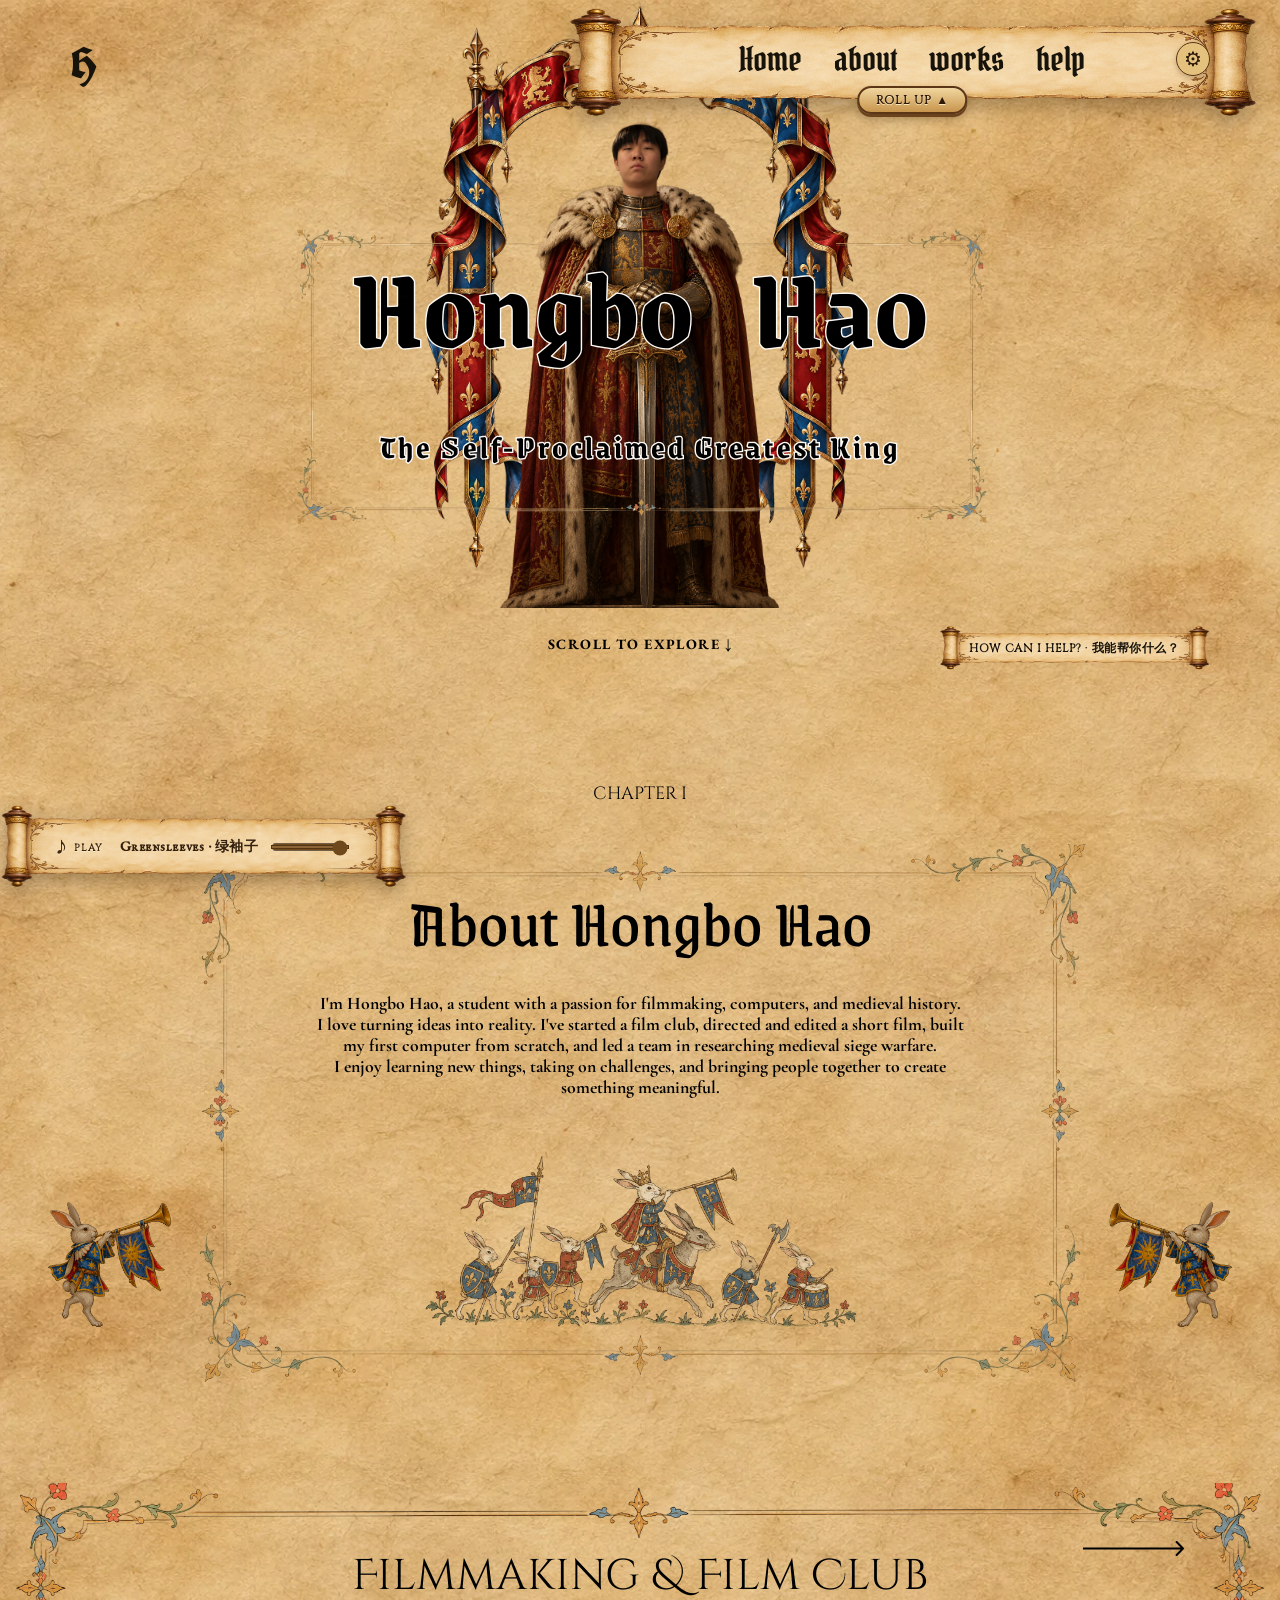
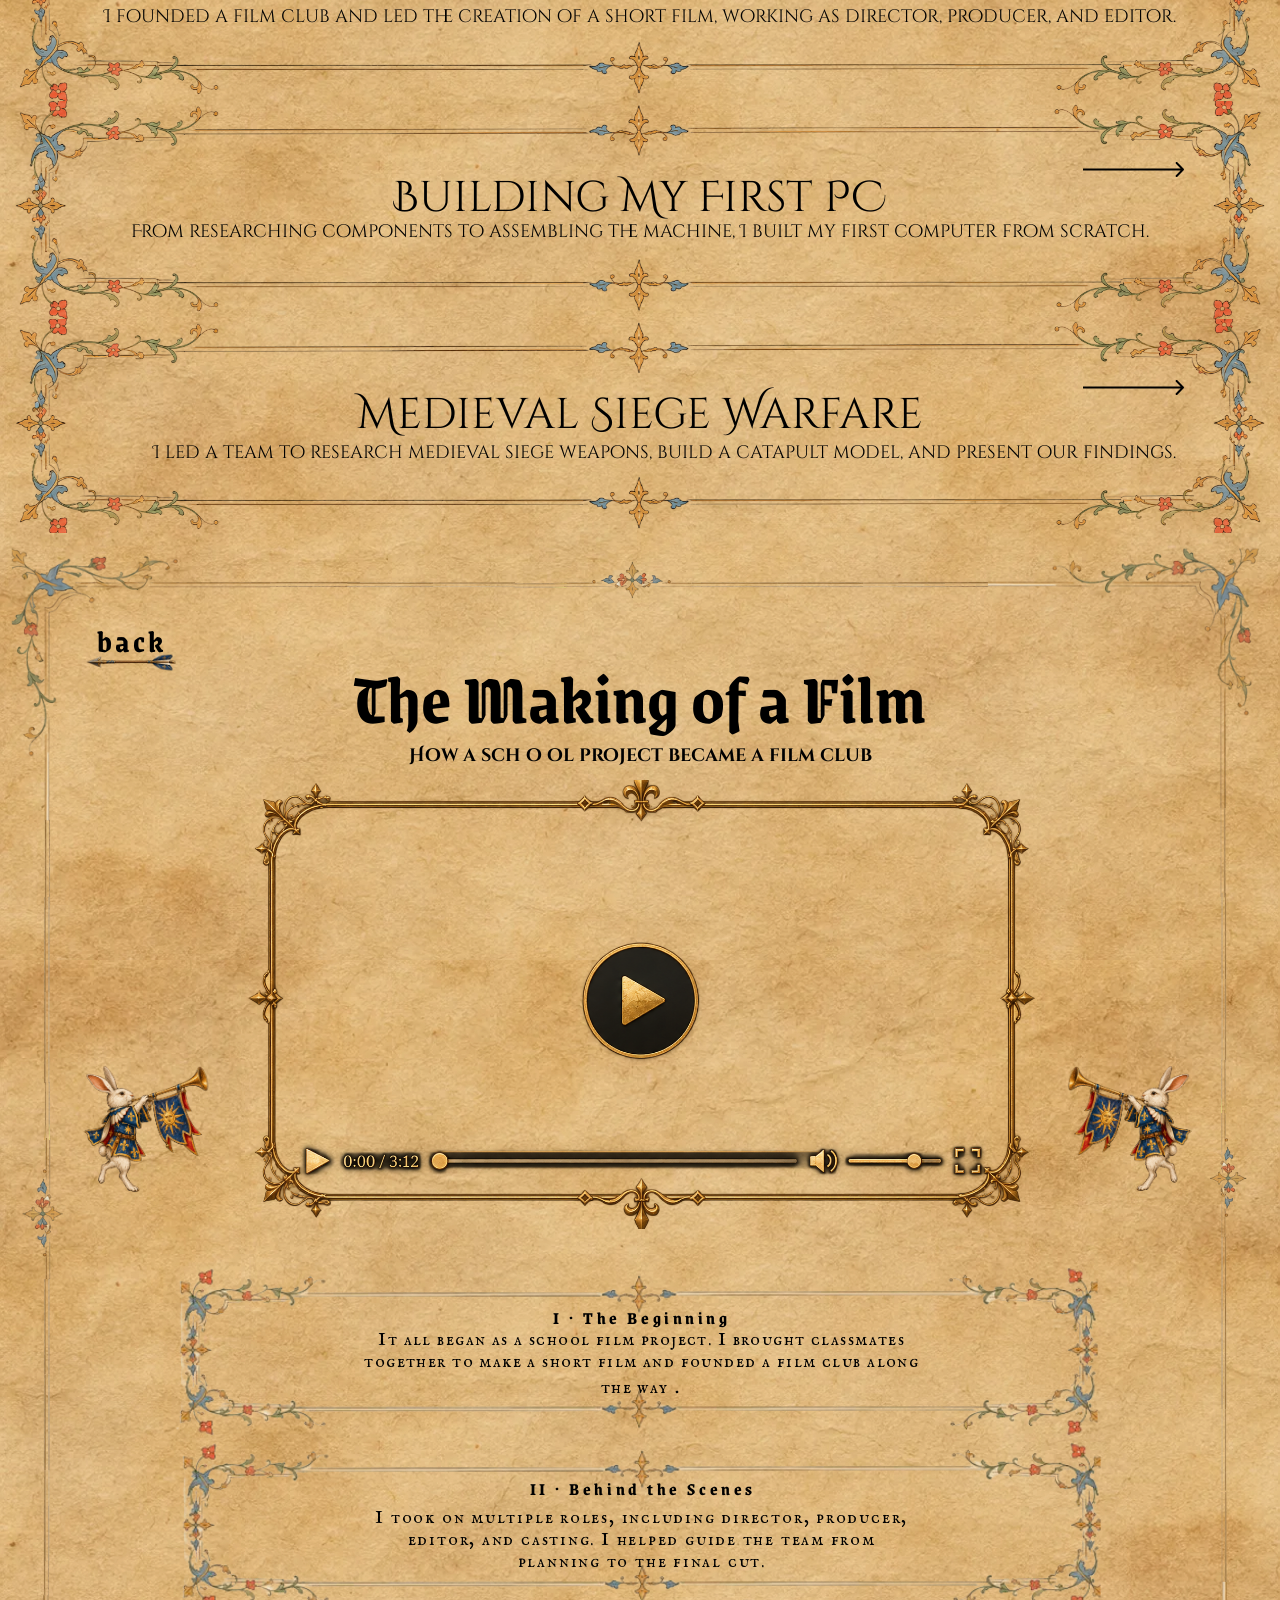
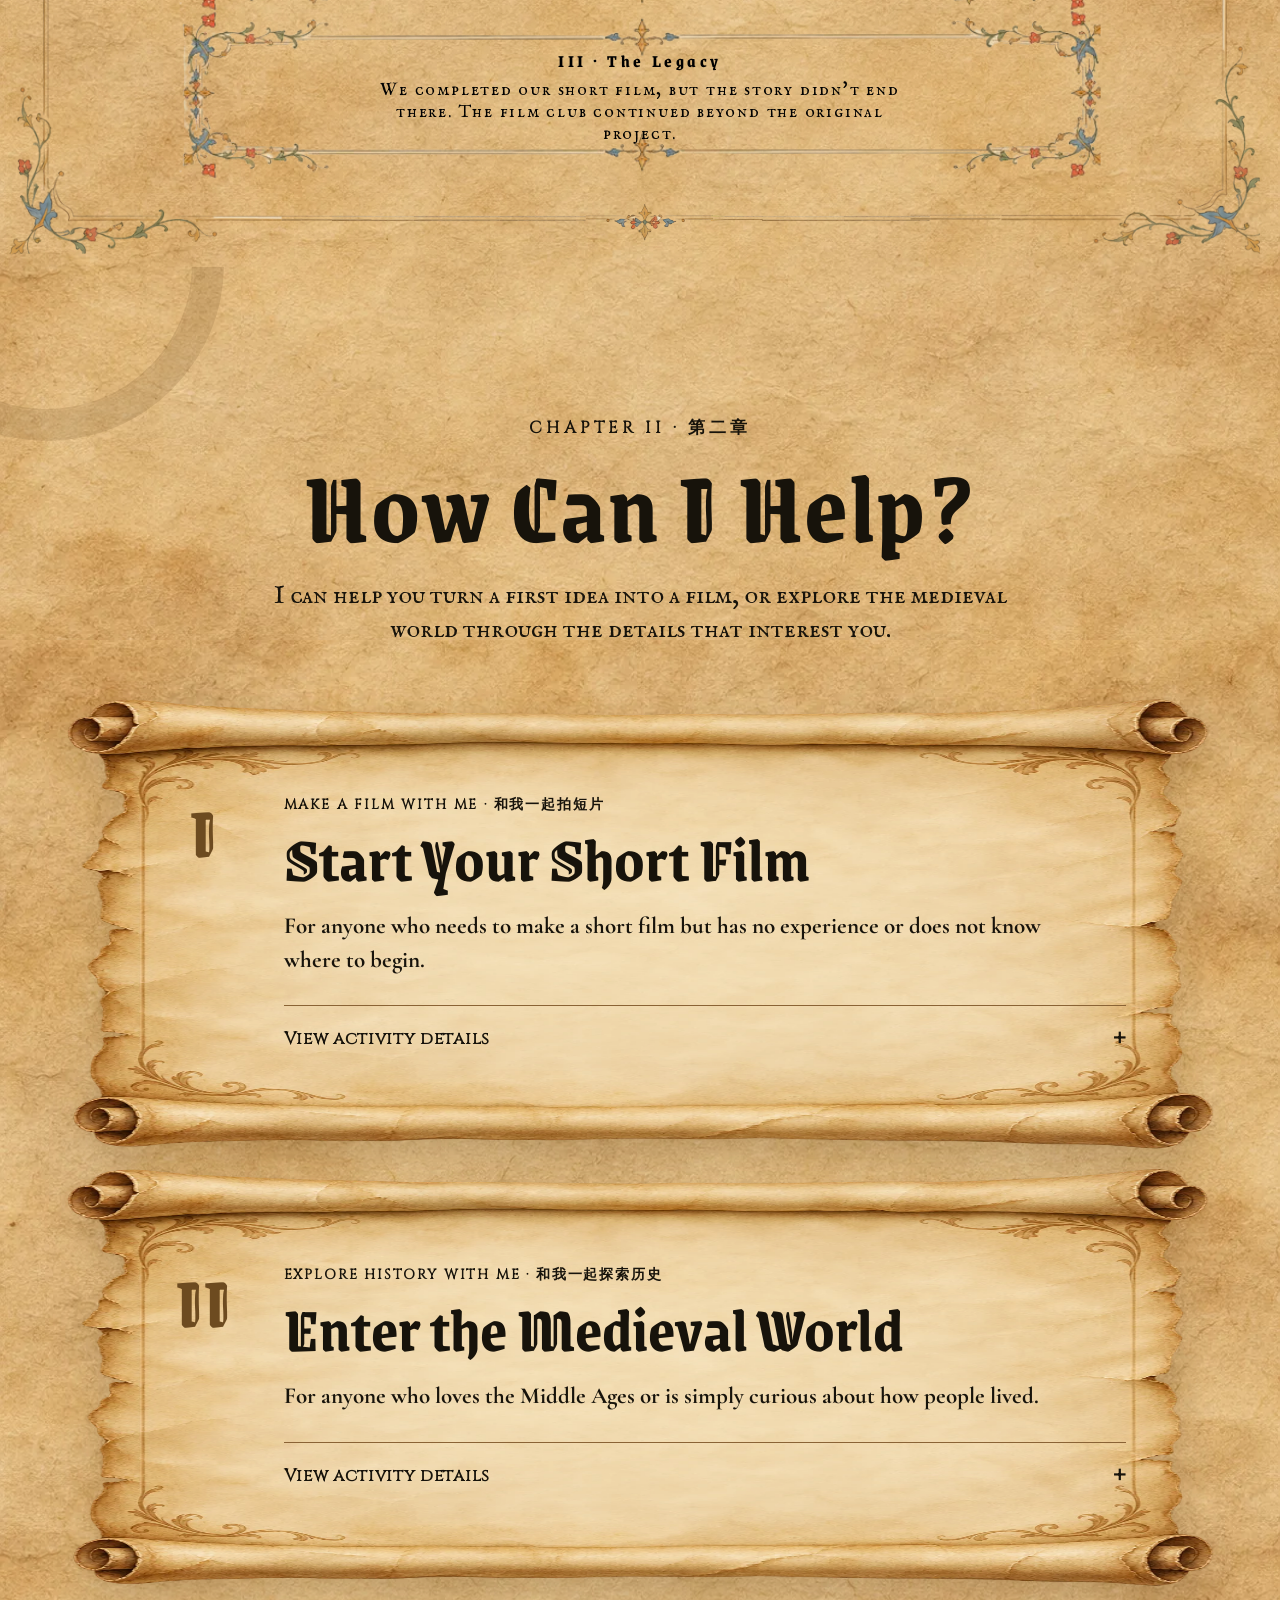
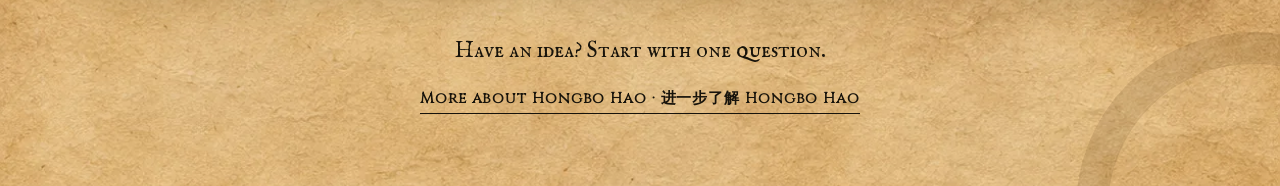
==== index.html @ 6d717a1a "Correct the Chinese name to Hongbo Hao" ====
<!doctype html>
<html lang="en"><head><meta charset="utf-8"><meta name="viewport" content="width=device-width, initial-scale=1"><title>Hongbo Hao — Personal Portfolio</title><link rel="stylesheet" href="fonts.css"><link rel="stylesheet" href="styles.css?v=i18n-1"><script src="app.js?v=i18n-2" defer></script><link rel="icon" href="data:,"></head><body class="single-page-site"><a class="skip" href="#home">Skip to content</a><main id="home" class="page home"><div class="layer-1" data-node-id="25:194" data-name="Home">
      <div class="layer-2" data-node-id="35:6" data-name="太阳"></div>
      <div class="layer-3" data-node-id="35:9" data-name="image 15">
        <img alt="" class="layer-4" src="assets/c04c5.png" />
      </div>
      <div class="layer-5" data-node-id="35:7" data-name="image 13">
        <img alt="" class="layer-6" src="assets/c04c5.png" />
      </div>
      <div class="layer-7" data-node-id="35:5" data-name="拱门">
        <img alt="" class="layer-8" src="assets/fdd50.png" />
      </div>
      <div class="layer-9" data-node-id="35:4" data-name="人像">
        <img alt="" class="layer-10" src="assets/16086.png" />
      </div>
      
      
      <h1 class="layer-13" data-node-id="25:197">
        <span class="layer-14">Hongb</span>
        <span class="layer-15">o</span>
        <span class="layer-16">Hao</span>
      </h1>
      <p class="layer-17" data-node-id="25:198">
        The Self-Proclaimed Greatest King
      </p>
      
      <div class="layer-19" data-node-id="25:200">
        <div class="layer-20" data-node-id="25:201">
          <div class="layer-21" data-node-id="25:202" data-name="image 4">
            <img alt="" class="layer-22" src="assets/03249.png" />
          </div>
          <div class="layer-23" data-node-id="25:203" data-name="image 5">
            <img alt="" class="layer-24" src="assets/d2013.png" />
          </div>
        </div>
        <div class="layer-25" data-node-id="25:204">
          <div class="layer-26">
            <div class="layer-27" data-name="image 6">
              <img alt="" class="layer-28" src="assets/d2013.png" />
            </div>
          </div>
        </div>
      </div>
      <div class="layer-29" data-node-id="25:205">
        <div class="layer-30" data-node-id="25:206">
          <div class="layer-31" data-node-id="25:207">
            <div class="layer-32">
              <div class="layer-33" data-name="image 4">
                <img alt="" class="layer-34" src="assets/03249.png" />
              </div>
            </div>
          </div>
          <div class="layer-35" data-node-id="25:208">
            <div class="layer-36">
              <div class="layer-37" data-name="image 5">
                <img alt="" class="layer-38" src="assets/d2013.png" />
              </div>
            </div>
          </div>
        </div>
        <div class="layer-39" data-node-id="25:209">
          <div class="layer-40">
            <div class="layer-41" data-name="image 6">
              <img alt="" class="layer-42" src="assets/d2013.png" />
            </div>
          </div>
        </div>
      </div>
      <div class="layer-43" data-node-id="25:210">
        <div class="layer-44" data-node-id="25:211">
          <div class="layer-45" data-node-id="25:212">
            <div class="layer-46">
              <div class="layer-47" data-name="image 4">
                <img alt="" class="layer-48" src="assets/03249.png" />
              </div>
            </div>
          </div>
          <div class="layer-49" data-node-id="25:213">
            <div class="layer-50">
              <div class="layer-51" data-name="image 5">
                <img alt="" class="layer-52" src="assets/d2013.png" />
              </div>
            </div>
          </div>
        </div>
        <div class="layer-53" data-node-id="25:214" data-name="image 6">
          <img alt="" class="layer-54" src="assets/d2013.png" />
        </div>
        <div class="layer-55" data-node-id="25:215">
          <div class="layer-56" data-node-id="25:216">
            <div class="layer-57" data-node-id="25:217">
              <div class="layer-58">
                <div class="layer-59" data-name="image 4">
                  <img alt="" class="layer-60" src="assets/03249.png" />
                </div>
              </div>
            </div>
            <div class="layer-61" data-node-id="25:218">
              <div class="layer-62">
                <div class="layer-63" data-name="image 5">
                  <img alt="" class="layer-64" src="assets/d2013.png" />
                </div>
              </div>
            </div>
          </div>
          <div class="layer-65" data-node-id="25:219" data-name="image 6">
            <img alt="" class="layer-66" src="assets/d2013.png" />
          </div>
        </div>
      </div>
      <div class="layer-67" data-node-id="25:220">
        <div class="layer-68" data-node-id="25:221">
          <div class="layer-69" data-node-id="25:222">
            <div class="layer-70">
              <div class="layer-71" data-name="image 4">
                <img alt="" class="layer-72" src="assets/03249.png" />
              </div>
            </div>
          </div>
          <div class="layer-73" data-node-id="25:223">
            <div class="layer-74">
              <div class="layer-75" data-name="image 5">
                <img alt="" class="layer-76" src="assets/d2013.png" />
              </div>
            </div>
          </div>
        </div>
        <div class="layer-77" data-node-id="25:224">
          <div class="layer-78">
            <div class="layer-79" data-name="image 6">
              <img alt="" class="layer-80" src="assets/d2013.png" />
            </div>
          </div>
        </div>
        <div class="layer-81" data-node-id="25:225">
          <div class="layer-82" data-node-id="25:226">
            <div class="layer-83" data-node-id="25:227">
              <div class="layer-84">
                <div class="layer-85" data-name="image 4">
                  <img alt="" class="layer-86" src="assets/03249.png" />
                </div>
              </div>
            </div>
            <div class="layer-87" data-node-id="25:228">
              <div class="layer-88">
                <div class="layer-89" data-name="image 5">
                  <img alt="" class="layer-90" src="assets/d2013.png" />
                </div>
              </div>
            </div>
          </div>
          <div class="layer-91" data-node-id="25:229">
            <div class="layer-92">
              <div class="layer-93" data-name="image 6">
                <img alt="" class="layer-94" src="assets/d2013.png" />
              </div>
            </div>
          </div>
        </div>
      </div>
      <div class="layer-95" data-node-id="25:230">
        <div class="layer-96" data-node-id="25:231">
          <div class="layer-97">
            <div class="layer-98" data-name="image 7">
              <img alt="" class="layer-99" src="assets/72bde.png" />
            </div>
          </div>
        </div>
        <div class="layer-100" data-node-id="25:232">
          <div class="layer-101">
            <div class="layer-102" data-name="image 8">
              <img alt="" class="layer-103" src="assets/61d07.png" />
            </div>
          </div>
        </div>
        <div class="layer-104" data-node-id="25:233">
          <div class="layer-105">
            <div class="layer-106" data-name="image 12">
              <div class="layer-107">
                <img alt="" class="layer-108" src="assets/42d03.png" />
              </div>
            </div>
          </div>
        </div>
        <div class="layer-109" data-node-id="25:234">
          <div class="layer-110">
            <div class="layer-111" data-name="image 11">
              <img alt="" class="layer-112" src="assets/61d07.png" />
            </div>
          </div>
        </div>
        <div class="layer-113" data-node-id="25:235">
          <div class="layer-114">
            <div class="layer-115" data-name="image 9">
              <img alt="" class="layer-116" src="assets/61d07.png" />
            </div>
          </div>
        </div>
      </div>
      <div class="layer-117" data-node-id="25:236" data-name="image 13">
        <img alt="" class="layer-118" src="assets/c04c5.png" />
      </div>
      <div class="layer-119" data-node-id="25:237" data-name="image 14">
        <img alt="" class="layer-120" src="assets/c04c5.png" />
      </div>
    </div><a class="monogram" href="#home" aria-label="Hongbo Hao home">H</a><nav aria-label="Main navigation"><a href="#home" aria-current="page">Home</a><a href="#about">about</a><a href="#works">works</a><a href="#help">help</a></nav><a href="#about" class="layer-18" data-node-id="25:199">
        SCROLL TO EXPLORE ↓
      </a><a href="#help" class="home-help-link">HOW CAN I HELP? · 我能帮你什么？</a></main><dialog id="project-dialog"><button class="close" aria-label="Close project">×</button><h2></h2><p></p><p class="note">More project material has not been supplied.</p></dialog></body></html>
---- fonts.css ----
@font-face {
  font-family: 'Cinzel';
  font-style: normal;
  font-weight: 400;
  src: url(assets/font-1.ttf) format('truetype');
}
@font-face {
  font-family: 'Cinzel Decorative';
  font-style: normal;
  font-weight: 400;
  src: url(assets/font-2.ttf) format('truetype');
}
@font-face {
  font-family: 'Cinzel Decorative';
  font-style: normal;
  font-weight: 700;
  src: url(assets/font-3.ttf) format('truetype');
}
@font-face {
  font-family: 'Cormorant Garamond';
  font-style: normal;
  font-weight: 700;
  src: url(assets/font-4.ttf) format('truetype');
}
@font-face {
  font-family: 'EB Garamond';
  font-style: normal;
  font-weight: 700;
  src: url(assets/font-5.ttf) format('truetype');
}
@font-face {
  font-family: 'Grenze';
  font-style: normal;
  font-weight: 700;
  src: url(assets/font-6.ttf) format('truetype');
}
@font-face {
  font-family: 'Grenze Gotisch';
  font-style: normal;
  font-weight: 400;
  src: url(assets/font-7.ttf) format('truetype');
}
@font-face {
  font-family: 'Grenze Gotisch';
  font-style: normal;
  font-weight: 700;
  src: url(assets/font-8.ttf) format('truetype');
}
@font-face {
  font-family: 'IM Fell English SC';
  font-style: normal;
  font-weight: 400;
  src: url(assets/font-9.ttf) format('truetype');
}
@font-face {
  font-family: 'Pirata One';
  font-style: normal;
  font-weight: 400;
  src: url(assets/font-10.ttf) format('truetype');
}
@font-face {
  font-family: 'UnifrakturCook';
  font-style: normal;
  font-weight: 700;
  src: url(assets/font-11.ttf) format('truetype');
}
---- styles.css ----
@import url('layers.css');
:root{--parchment:#e9d9b8;--edge:#d2b88f;--ink:#17130b;--gold:#86632a}*{box-sizing:border-box}html{background:var(--edge);scroll-behavior:smooth}body{margin:0;color:var(--ink)}p,h1,h2{margin:0}a{color:inherit;text-decoration:none}button,input{font:inherit}button,a,label{touch-action:manipulation}a:focus-visible,button:focus-visible,input:focus-visible{outline:3px solid #5a3516;outline-offset:5px}button{cursor:pointer}img{user-select:none}.page{container-type:inline-size;position:relative;width:100%;max-width:1800px;margin:auto;overflow:hidden;height:55.555556vw;max-height:1000px}.page>div:first-child{height:100%;background:linear-gradient(var(--edge),var(--parchment) 50%,var(--edge))}.page.home>div:first-child{background:linear-gradient(var(--parchment),var(--edge))}.page.film{height:104.166667vw;max-height:1875px}nav{position:absolute;z-index:3;display:flex;gap:2.8cqw;top:3.61cqw;right:7.1cqw;font:3.333333cqw 'Pirata One',serif;line-height:1.15}nav a:hover{text-decoration:underline;text-underline-offset:6px}.monogram{position:absolute;z-index:3;left:5.55cqw;top:2.77cqw;font:700 3.333333cqw 'UnifrakturCook',serif}.works nav{top:.97cqw}.works .monogram{top:.55cqw;left:3.47cqw}.home h1,.home [data-node-id="25:198"]{-webkit-text-stroke:.22cqw #fff;paint-order:stroke fill}.home [data-node-id="25:199"]{z-index:4}.home [data-node-id="25:199"]:hover{text-decoration:underline}.home-help-link{position:absolute;z-index:5;right:5.5cqw;bottom:3.1cqw;padding:.75cqw 1.1cqw;border:1px solid #5a3516;background:#ead8b2e8;font:700 clamp(11px,.9cqw,16px)/1.2 'Cinzel',serif;letter-spacing:.05em;box-shadow:0 6px 18px #56391220}.home-help-link:hover{background:#f2e4c6;text-decoration:underline;text-underline-offset:4px}.work-link{position:absolute;z-index:3;left:1%;width:98%;height:17.014cqw;border:0;background:transparent}.work-link:hover{background:#fff1}.work-one{top:4.792cqw}.work-two{top:21.806cqw}.work-three{top:38.819cqw}.works [data-node-id="25:259"] img,.works [data-node-id="25:260"] img,.works [data-node-id="25:261"] img{width:auto;height:auto;max-width:none;transform:scale(calc(100 / 1440));transform-origin:left center}
/* The SVG's intrinsic 101 × 16 geometry is preserved; its wrapper scales with the page. */
.works [data-node-id="25:259"],.works [data-node-id="25:260"],.works [data-node-id="25:261"]{scale:1}.works [data-node-id="25:259"] img,.works [data-node-id="25:260"] img,.works [data-node-id="25:261"] img{transform:none}
.video-trigger{position:absolute;z-index:5;left:45.3%;top:30.5cqw;width:9.4cqw;height:9.4cqw;border-radius:50%;border:0;background:transparent}.video-trigger:hover{box-shadow:0 0 0 4px #b98f40}.film [data-node-id="35:18"]{z-index:5}.skip{position:fixed;left:16px;top:-100px;z-index:20;background:#fff;padding:12px}.skip:focus{top:16px}.sr-only{position:absolute;width:1px;height:1px;overflow:hidden;clip-path:inset(50%)}dialog{max-width:min(720px,90vw);border:2px solid var(--gold);padding:36px;background:var(--parchment);box-shadow:0 20px 80px #0005;color:var(--ink)}dialog::backdrop{background:#1b150dd0}dialog h2{font:700 36px 'Grenze Gotisch',serif;margin:0 32px 14px 0}dialog p{font:20px/1.5 'Cormorant Garamond',serif;margin:12px 0}.close{position:absolute;right:12px;top:8px;border:0;background:transparent;font-size:32px}.note{opacity:.7}.file-label{display:inline-block;padding:12px 18px;border:1px solid var(--gold);cursor:pointer;font:18px 'Cinzel',serif}.file-label input{display:block;margin-top:12px;max-width:100%;font:14px system-ui}video{width:100%;margin-top:20px;background:#000;max-height:60vh}
@media(max-width:640px){
 .page{height:auto;min-height:100svh;max-height:none;overflow:hidden}.page>div:first-child{position:relative;height:100%;min-height:inherit}.page nav{top:22px;right:22px;gap:22px;font-size:26px}.page .monogram{left:22px;top:18px;font-size:32px}
 .home{height:calc(88cqw + 180px)}.home>div:first-child{padding-top:90px}.home>div:first-child>div{margin-top:90px}.home h1{top:calc(90px + 20cqw);width:98%;font-size:0}.home h1 span{font-size:9.7cqw}.home h1 span:nth-child(2){letter-spacing:3cqw}.home [data-node-id="25:198"]{top:calc(90px + 34cqw);font-size:3.5cqw;width:96%;letter-spacing:.15cqw}.home [data-node-id="25:199"]{top:calc(110px + 52cqw);font-size:14px;width:90%;letter-spacing:1px;min-height:44px;padding:10px}
 .about{height:780px}.about [data-node-id="25:243"]{top:93px;font-size:15px;width:80%;height:auto}.about [data-node-id="25:242"]{top:142px;font-size:46px;width:90%;height:auto}.about [data-node-id="25:245"]{top:224px;font-size:20px;line-height:1.4;width:76%;height:auto}.about [data-node-id="25:245"] p{line-height:1.4;margin-bottom:12px}.about [data-node-id="25:240"]{top:130px;width:98%;height:610px}.about [data-node-id="25:240"] img{object-fit:fill}.about [data-node-id="25:246"]{top:590px;width:76%;height:auto;aspect-ratio:529/226}.about [data-node-id="35:11"],.about [data-node-id="35:15"]{top:655px;width:65px;height:65px}.about [data-node-id="35:11"]{left:0}.about [data-node-id="35:15"]{left:auto;right:0}.about [data-node-id="35:15"]>div>div{width:65px;height:65px}
 .works{height:930px}.works [data-node-id="25:250"],.works [data-node-id="25:249"],.works [data-node-id="25:248"]{width:100%;height:270px;left:0}.works [data-node-id="25:250"]{top:90px}.works [data-node-id="25:249"]{top:360px}.works [data-node-id="25:248"]{top:630px}.works [data-node-id="25:250"] img,.works [data-node-id="25:249"] img,.works [data-node-id="25:248"] img{object-fit:fill}.works h2{width:78%;font-size:28px;height:auto}.works [data-node-id="25:253"]{top:150px}.works [data-node-id="25:254"]{top:420px}.works [data-node-id="25:255"]{top:690px}.works p{width:76%;font-size:14px;line-height:1.5;height:auto;left:50%}.works [data-node-id="25:256"]{top:234px}.works [data-node-id="25:257"]{top:504px}.works [data-node-id="25:258"]{top:774px}.work-link{height:270px}.work-one{top:90px}.work-two{top:360px}.work-three{top:630px}.works [data-node-id="25:259"],.works [data-node-id="25:260"],.works [data-node-id="25:261"]{left:auto;right:35px;width:101px}.works [data-node-id="25:259"]{top:126px}.works [data-node-id="25:260"]{top:396px}.works [data-node-id="25:261"]{top:666px}
 .film{height:1240px;max-height:none}.film [data-node-id="25:263"]{top:95px;font-size:40px;line-height:1.1;width:85%;height:auto}.film [data-node-id="25:267"]{top:195px;font-size:14px;line-height:1.4;width:80%;height:auto}.film [data-node-id="25:267"] span{letter-spacing:normal}.film [data-node-id="25:274"]{top:245px;left:5%;width:90%;height:auto;aspect-ratio:917/505}.video-trigger{top:calc(245px + 18cqw);left:43.5%;width:13cqw;height:13cqw}.film [data-node-id="35:18"]{top:30px;left:58px;font-size:24px;width:70px;height:40px}.film [data-node-id="35:17"]{top:43px;left:24px;width:68px;height:45px}.film [data-node-id="35:17"]>div>div{width:68px;height:45px}.film [data-node-id="37:2"],.film [data-node-id="37:3"]{top:430px;width:70px;height:70px}.film [data-node-id="37:2"]{left:8px}.film [data-node-id="37:3"]{left:auto;right:8px}.film [data-node-id="37:3"]>div>div{width:70px;height:70px}.film [data-node-id="25:264"],.film [data-node-id="25:265"],.film [data-node-id="25:266"]{width:96%;height:300px;left:50%}.film [data-node-id="25:264"]{top:460px}.film [data-node-id="25:265"]{top:680px}.film [data-node-id="25:266"]{top:900px}.film [data-node-id="25:268"],.film [data-node-id="25:269"],.film [data-node-id="25:270"]{font-size:18px;letter-spacing:2px;width:80%;height:auto}.film [data-node-id="25:268"]{top:552px}.film [data-node-id="25:269"]{top:772px}.film [data-node-id="25:270"]{top:992px}.film [data-node-id="25:271"],.film [data-node-id="25:272"],.film [data-node-id="25:273"]{font:17px/1.4 'IM FELL English SC',serif;letter-spacing:.6px;width:74%;height:auto}.film [data-node-id="25:271"]{top:585px}.film [data-node-id="25:272"]{top:805px}.film [data-node-id="25:273"]{top:1025px}.film [data-node-id="25:271"] span{letter-spacing:.6px;line-height:1.4}.film [data-node-id="25:280"],.film [data-node-id="25:289"],.film [data-node-id="25:306"]{position:relative;top:810px}.film [data-node-id="25:280"]>*,.film [data-node-id="25:289"]>*,.film [data-node-id="25:306"]>*{margin-top:810px}
}
@media(prefers-reduced-motion:reduce){html{scroll-behavior:auto}}
/* Match the regular weight used by the design's project titles. */
.works h2{font-weight:400}.film [data-node-id="25:271"]{font-weight:400}.film [data-node-id="25:267"] span{letter-spacing:normal}
.home>div:first-child{overflow:hidden}
@media(max-width:640px){
 .home>div:first-child{padding-top:0}.home>div:first-child>div{margin-top:90px}.home nav,.home .monogram{margin-top:0}.home h1{top:calc(90px + 20cqw)}
 .about{height:920px}.about [data-node-id="25:240"]{height:740px}.about [data-node-id="25:242"]{top:195px;font-size:42px}.about [data-node-id="25:245"]{top:270px;font-size:19px}.about [data-node-id="25:246"]{top:700px}.about [data-node-id="35:11"],.about [data-node-id="35:15"]{top:755px}
 .works [data-node-id="25:250"],.works [data-node-id="25:249"],.works [data-node-id="25:248"]{height:480px}.works [data-node-id="25:250"]{top:-20px}.works [data-node-id="25:249"]{top:250px}.works [data-node-id="25:248"]{top:520px}.works [data-node-id="25:259"]{top:135px}.works [data-node-id="25:260"]{top:405px}.works [data-node-id="25:261"]{top:675px}.works [data-node-id="25:253"]{top:165px}.works [data-node-id="25:254"]{top:435px}.works [data-node-id="25:255"]{top:705px}.works h2{font-size:26px}
 .page.film{height:1240px;max-height:none}.film [data-node-id="25:264"],.film [data-node-id="25:265"],.film [data-node-id="25:266"]{height:430px}.film [data-node-id="25:264"]{top:400px}.film [data-node-id="25:265"]{top:620px}.film [data-node-id="25:266"]{top:840px}.film [data-node-id="25:264"] img,.film [data-node-id="25:265"] img,.film [data-node-id="25:266"] img{object-fit:fill}
 .film [data-node-id="25:280"],.film [data-node-id="25:289"],.film [data-node-id="25:306"]{position:static}.film [data-node-id="25:280"]>*,.film [data-node-id="25:289"]>*,.film [data-node-id="25:306"]>*{margin-top:0}
}
@media(max-width:640px){
 .home>div:first-child{top:max(120px,20vh);height:55.56cqw;min-height:0;overflow:hidden;background:transparent!important}.home>div:first-child>div{margin-top:0}.home{background:linear-gradient(var(--parchment),var(--edge))}.home h1{top:20cqw}.home [data-node-id="25:198"]{top:34cqw}.home [data-node-id="25:199"]{top:calc(max(120px,20vh) + 60cqw)}
}
@media(max-width:360px){.about{height:1030px}.about [data-node-id="25:240"]{height:850px}.about [data-node-id="25:242"]{font-size:36px}.about [data-node-id="25:246"]{top:805px}.about [data-node-id="35:11"],.about [data-node-id="35:15"]{top:850px}.film [data-node-id="25:271"],.film [data-node-id="25:272"],.film [data-node-id="25:273"]{font-size:15px;line-height:1.35}.works h2{font-size:23px}.works p{font-size:13px}}
@media(max-width:640px){.home>div:first-child{top:max(100px,14vh);transform:scale(1.5);transform-origin:50% 0}.home [data-node-id="25:199"]{top:calc(max(100px,14vh) + 90cqw)}}
@media(max-width:640px){
 .film [data-node-id="25:282"]{top:calc(1240px - 22.222cqw)}.film [data-node-id="25:283"]{top:calc(1240px - 4.375cqw)}.film [data-node-id="25:284"]{top:calc(1240px - 29.236cqw)}.film [data-node-id="25:291"]{top:calc(1240px - 21.181cqw)}.film [data-node-id="25:292"]{top:calc(1240px - 29.514cqw)}.film [data-node-id="25:293"]{top:calc(1240px - 4.306cqw)}.film [data-node-id="25:307"]{top:calc(1240px - 6.25cqw)}.film [data-node-id="25:308"],.film [data-node-id="25:310"],.film [data-node-id="25:311"]{top:calc(1240px - 4.931cqw)}.film [data-node-id="25:309"]{top:calc(1240px - 4.861cqw)}
 .film [data-node-id="25:296"]{top:110px;height:380px}.film [data-node-id="25:297"]{top:490px}.film [data-node-id="25:295"]{top:506px}.film [data-node-id="25:298"]{top:545px;height:300px}.film [data-node-id="25:299"]{top:845px;height:280px}.film [data-node-id="25:314"]{top:110px;height:380px}.film [data-node-id="25:315"]{top:490px}.film [data-node-id="25:313"]{top:507px}.film [data-node-id="25:316"]{top:550px;height:300px}.film [data-node-id="25:317"]{top:850px;height:275px}.film [data-node-id="25:314"]>div>div,.film [data-node-id="25:316"]>div>div,.film [data-node-id="25:317"]>div>div{height:inherit}.film [data-node-id="25:314"]>div,.film [data-node-id="25:316"]>div,.film [data-node-id="25:317"]>div{height:100%}
}

/* How I can help page */
.help-page{min-height:100vh;background:linear-gradient(180deg,var(--edge),var(--parchment) 16%,#efe2c7 72%,var(--edge));padding:150px clamp(24px,7vw,120px) 72px;position:relative;overflow:hidden}
.help-page::before,.help-page::after{content:"";position:absolute;width:290px;height:290px;border:2px solid #6d4b20;border-radius:50%;opacity:.16;pointer-events:none}.help-page::before{top:-150px;left:-100px;box-shadow:0 0 0 28px transparent,0 0 0 30px #6d4b20}.help-page::after{right:-120px;bottom:-170px;box-shadow:0 0 0 28px transparent,0 0 0 30px #6d4b20}
.help-page nav{position:absolute;top:50px;right:clamp(24px,7vw,120px);font-size:clamp(25px,3vw,48px)}.help-page .monogram{top:42px;left:clamp(24px,7vw,120px);font-size:clamp(32px,3vw,48px)}
.help-hero{max-width:1050px;margin:0 auto 70px;text-align:center;position:relative;z-index:1}.help-kicker{font:700 clamp(14px,1.3vw,19px) 'Cinzel',serif;letter-spacing:.24em;margin-bottom:20px}.help-hero h1{font:700 clamp(58px,8vw,122px)/.9 'Grenze Gotisch',serif;letter-spacing:.015em;margin-bottom:28px}.help-intro,.help-intro-zh{max-width:760px;margin:0 auto;font:clamp(20px,2vw,30px)/1.35 'IM FELL English SC',serif}.help-intro-zh{margin-top:10px;font-family:'Noto Serif SC','SimSun',serif;font-size:clamp(16px,1.5vw,23px)}
.help-offers{max-width:1180px;margin:0 auto;display:grid;gap:34px;position:relative;z-index:1}.help-card{border:1px solid #80602f;background:#ead8b2cc;box-shadow:0 18px 50px #5639121a;padding:clamp(28px,4vw,58px);display:grid;grid-template-columns:100px 1fr;column-gap:30px}.help-number{font:700 72px/1 'Grenze Gotisch',serif;color:#6d4b20;text-align:center}.help-card-heading{max-width:850px}.help-eyebrow{font:700 14px/1.4 'Cinzel',serif;letter-spacing:.13em;margin-bottom:12px}.help-card h2{font:700 clamp(38px,5vw,68px)/1 'Grenze Gotisch',serif;margin-bottom:20px}.help-summary{font:23px/1.45 'Cormorant Garamond',serif;max-width:800px}.help-summary[lang]{font-family:'Noto Serif SC','SimSun',serif;font-size:17px;margin-top:7px}
.help-card details{grid-column:2;margin-top:28px;border-top:1px solid #9c7b49;padding-top:20px}.help-card summary{font:700 17px/1.5 'Cinzel',serif;letter-spacing:.04em;cursor:pointer;list-style:none;display:flex;justify-content:space-between;gap:16px}.help-card summary::-webkit-details-marker{display:none}.help-card summary::after{content:"+";font-size:26px;line-height:1}.help-card details[open] summary::after{content:"−"}.help-card summary span{font-family:'Noto Serif SC','SimSun',serif;font-weight:400;letter-spacing:0;margin-left:auto}.help-detail-grid{display:grid;grid-template-columns:1fr 1fr;gap:28px 42px;padding-top:30px}.help-detail-grid h3{font:700 16px/1.4 'Cinzel',serif;letter-spacing:.05em;margin:0 0 8px}.help-detail-grid p{font:18px/1.5 'Cormorant Garamond',serif}.help-detail-grid p[lang]{font:15px/1.7 'Noto Serif SC','SimSun',serif;margin-top:5px}
.help-footer{text-align:center;position:relative;z-index:1;margin:68px auto 0;font:22px/1.5 'IM FELL English SC',serif}.help-footer p[lang]{font:16px/1.6 'Noto Serif SC','SimSun',serif}.help-footer a{display:inline-block;margin-top:20px;border-bottom:1px solid;padding-bottom:4px;font:700 15px 'Cinzel',serif;letter-spacing:.06em}
@media(max-width:760px){.help-page{padding:110px 20px 50px}.help-page nav{top:24px;right:18px;gap:14px;font-size:21px}.help-page .monogram{top:18px;left:18px;font-size:30px}.help-hero{margin-bottom:42px}.help-card{grid-template-columns:48px 1fr;padding:25px 20px;column-gap:14px}.help-number{font-size:46px}.help-card details{grid-column:1/-1}.help-card summary{font-size:14px}.help-detail-grid{grid-template-columns:1fr;gap:24px}.help-summary{font-size:20px}.help-eyebrow{font-size:11px}.help-footer{margin-top:48px}}
@media(max-width:760px){
 .help-page{padding-left:16px;padding-right:16px}
 .help-page nav{left:70px;right:16px;top:24px;gap:10px;justify-content:flex-end;font-size:16px}
 .help-hero h1{font-size:48px;line-height:.95;overflow-wrap:anywhere}
 .help-intro{font-size:18px}.help-intro-zh{font-size:15px}
 .help-card{display:block;padding:24px 18px}.help-number{text-align:left;margin-bottom:8px}
 .help-card-heading,.help-card details{min-width:0}.help-card h2{font-size:36px;overflow-wrap:anywhere}
 .help-card details{margin-top:24px}.help-card summary{gap:8px}.help-card summary span{white-space:nowrap}
}
@media(max-width:640px){.home{height:calc(88cqw + 235px)}.home-help-link{right:50%;bottom:auto;top:calc(max(100px,14vh) + 90cqw + 58px);transform:translateX(50%);padding:10px 13px;font-size:12px;white-space:nowrap}}

/* Reuse the homepage sword as the site cursor; touch devices keep their native behavior. */
html,body,body *{cursor:url('assets/sword-cursor.png?v=user-sword-2') 3 3,default!important}

/* Collapsible medieval scroll navigation (open by default). */
.scroll-nav{position:absolute;z-index:14;top:8px;right:22px;width:clamp(430px,54vw,760px);height:112px;display:grid;place-items:center;transition:width .38s ease,height .38s ease;isolation:isolate}
.scroll-nav::before{content:"";position:absolute;inset:0;background:url('assets/nav-scroll.png') center/100% 100% no-repeat;filter:drop-shadow(0 8px 10px #27170655);z-index:-1}
.page .scroll-nav nav,.help-page .scroll-nav nav{position:static;display:flex;justify-content:center;align-items:center;gap:clamp(20px,2.5vw,42px);padding:0 11% 8px;font:clamp(24px,2.6vw,40px)/1 'Pirata One',serif;opacity:1;visibility:visible;transition:opacity .18s ease .18s;white-space:nowrap}
.scroll-nav-toggle{position:absolute;left:50%;bottom:6px;transform:translateX(-50%);border:2px solid #5a3516;border-radius:18px;background:linear-gradient(#f1d69f,#c7954d);color:#2b1808;padding:6px 16px;font:700 12px/1 'Noto Serif SC','Cinzel',serif;letter-spacing:.08em;white-space:nowrap;box-shadow:0 3px 0 #6b421e,0 6px 10px #2a17063d;text-shadow:0 1px #f8e7bd;transition:filter .18s ease,transform .18s ease}
.scroll-nav-toggle:hover{filter:brightness(1.1);transform:translateX(-50%) translateY(-1px)}
.scroll-nav-toggle:active{transform:translateX(-50%) translateY(2px);box-shadow:0 1px 0 #6b421e,0 3px 6px #2a170638}
.language-settings-button{position:absolute;z-index:5;right:7%;top:34px;width:34px;height:34px;border:1px solid #5a3516;border-radius:50%;background:#e4c27d;color:#2b1808;display:grid;place-items:center;padding:0;font-size:20px;line-height:1;box-shadow:0 2px 5px #2a170640;transition:transform .18s ease,filter .18s ease}
.language-settings-button:hover{filter:brightness(1.1);transform:rotate(22deg)}
.language-menu{position:absolute;right:4%;top:78px;z-index:20;width:190px;padding:14px;border:2px solid #6b421e;background:#ead4a3 url('assets/aged-paper-user.webp?v=paper-bg-4') center/cover;color:#2b1808;box-shadow:0 10px 24px #1d100752;text-align:center}
.language-menu[hidden]{display:none}.language-menu strong{display:block;margin-bottom:10px;font:700 13px 'Noto Serif SC','Cinzel',serif}.language-menu button{width:48%;border:1px solid #765326;background:#f0ddb3;color:#33200d;padding:7px 5px;font:700 13px 'Noto Serif SC','Cinzel',serif}.language-menu button+button{margin-left:4%}.language-menu button.is-active{background:#6a421e;color:#f8e6bd}
.scroll-nav.is-collapsed .language-settings-button{opacity:0;visibility:hidden;pointer-events:none}
.scroll-nav.is-collapsed{width:132px;height:54px}
.scroll-nav.is-collapsed nav{opacity:0!important;visibility:hidden!important;pointer-events:none;transition-delay:0s}
.scroll-nav.is-collapsed .scroll-nav-toggle{bottom:18px;font-size:11px}
@media(max-width:640px){.scroll-nav{top:10px;right:8px;width:calc(100% - 70px);height:82px}.page .scroll-nav nav,.help-page .scroll-nav nav{gap:14px;padding:0 10% 7px;font-size:18px}.scroll-nav-toggle{bottom:3px;padding:5px 12px;font-size:10px}.scroll-nav.is-collapsed{width:128px;height:52px}.scroll-nav.is-collapsed .scroll-nav-toggle{bottom:14px;font-size:10px}.help-page{padding-top:150px}}

/* Persistent background music controls. */
.music-player{position:fixed;z-index:30;left:18px;bottom:18px;display:flex;align-items:center;gap:10px;min-height:48px;padding:7px 13px 7px 8px;border:1px solid #6d4b20;border-radius:5px;background:linear-gradient(135deg,#f0e0bded,#d7bd8ded);box-shadow:0 7px 24px #24150559;color:#33200d;backdrop-filter:blur(4px)}
.music-toggle{display:flex;align-items:center;gap:6px;border:1px solid #765326;border-radius:3px;background:#ead5aa;color:#33200d;padding:7px 9px;font:700 10px/1 'Cinzel',serif;letter-spacing:.08em}
.music-icon{font:25px/1 'IM FELL English SC',serif;transition:transform .35s ease}.music-player.is-playing .music-icon{transform:rotate(-12deg) scale(1.08)}
.music-title{font:700 12px/1.2 'Cinzel',serif;letter-spacing:.04em;white-space:nowrap}.music-volume{width:78px;accent-color:#765326}
@media(max-width:640px){.music-player{left:8px;bottom:8px;gap:7px;min-height:42px;padding:5px 8px 5px 5px}.music-toggle{padding:5px 7px}.music-action,.music-title{display:none}.music-icon{font-size:23px}.music-volume{width:64px}}

/* Aged parchment skin for content surfaces and controls. */
html,body{min-height:100%;background-color:#d0aa70;background-image:url('assets/aged-paper-user.webp?v=paper-bg-4');background-position:top center;background-size:100% auto;background-repeat:repeat-y;background-attachment:scroll}
body{min-height:100vh}
.page>div:first-child{background-color:transparent!important;background-image:none!important}
.page>div:first-child::after{content:"";position:absolute;inset:0;z-index:2;background:url('assets/aged-paper-user.webp?v=paper-bg-3') center/640px 640px repeat;mix-blend-mode:multiply;opacity:.08;pointer-events:none}
.help-page{background-color:transparent;background-image:none!important}
.single-page-site{overflow-x:hidden}
.single-page-site .scroll-nav{position:fixed}
.single-page-site .page,.single-page-site .help-page{scroll-margin-top:105px}
.single-page-site #film{margin-top:0}
.lang-en .help-page [lang="zh-CN"]{display:none!important}
.lang-zh .help-page .help-intro:not([lang]),.lang-zh .help-page .help-summary:not([lang]),.lang-zh .help-page .help-detail-grid p:not([lang]),.lang-zh .help-page .help-footer>p:not([lang]){display:none!important}
.lang-zh .help-page [lang="zh-CN"]{display:block}.lang-zh .help-page summary [lang="zh-CN"]{display:inline}
@media(max-width:640px){.language-settings-button{right:7%;top:23px;width:28px;height:28px;font-size:17px}.language-menu{right:0;top:66px;width:174px}.single-page-site #home,.single-page-site #home>div:first-child{background-color:#d0aa70!important;background-image:url('assets/aged-paper-user.webp?v=paper-bg-4')!important;background-position:top center!important;background-size:100% auto!important;background-repeat:repeat-y!important}}
.help-offers{gap:58px}
.help-card{position:relative;isolation:isolate;border:0;background:transparent;box-shadow:none;padding:clamp(72px,6vw,96px) clamp(42px,5vw,74px) clamp(78px,6vw,100px)}
.help-card::before{content:"";position:absolute;z-index:-1;inset:-22px -28px;background:url('assets/parchment-panel.webp?v=vintage-1') center/100% 100% no-repeat;filter:drop-shadow(0 18px 20px #3d250638);pointer-events:none}
.help-card details{border-color:#8a6335}
.home-help-link,.file-label{border:0;background:url('assets/nav-scroll.png') center/100% 100% no-repeat;box-shadow:none;padding:16px 30px}
.home-help-link:hover{background:url('assets/nav-scroll.png') center/100% 100% no-repeat;filter:brightness(1.06)}
dialog{border:0;background:transparent url('assets/parchment-panel.webp?v=vintage-1') center/100% 100% no-repeat;padding:88px 76px 92px;filter:drop-shadow(0 20px 32px #140b0470)}
.music-player{isolation:isolate;border:0;border-radius:0;background:transparent;box-shadow:none;backdrop-filter:none;padding:16px 38px 16px 30px}
.music-player::before{content:"";position:absolute;z-index:-1;inset:-8px -18px;background:url('assets/nav-scroll.png') center/100% 100% no-repeat;filter:drop-shadow(0 7px 10px #24150555);pointer-events:none}
.music-toggle{border:0;border-radius:0;background:transparent;padding:6px 7px;color:#3e260e;text-shadow:0 1px #f7e7c5}
.music-title{font-family:'IM FELL English SC','Noto Serif SC',serif;font-size:14px}.music-volume{height:18px;accent-color:#6f481c}.music-volume::-webkit-slider-runnable-track{height:4px;background:#8b6536;border:1px solid #553412}.music-volume::-webkit-slider-thumb{margin-top:-6px}.music-volume::-moz-range-track{height:4px;background:#8b6536;border:1px solid #553412}
@media(max-width:760px){.help-offers{gap:42px}.help-card{padding:65px 28px 72px}.help-card::before{inset:-12px -10px}}
@media(max-width:640px){.music-player{padding:12px 24px 12px 20px}.music-player::before{inset:-5px -12px}.home-help-link{padding:14px 25px}}
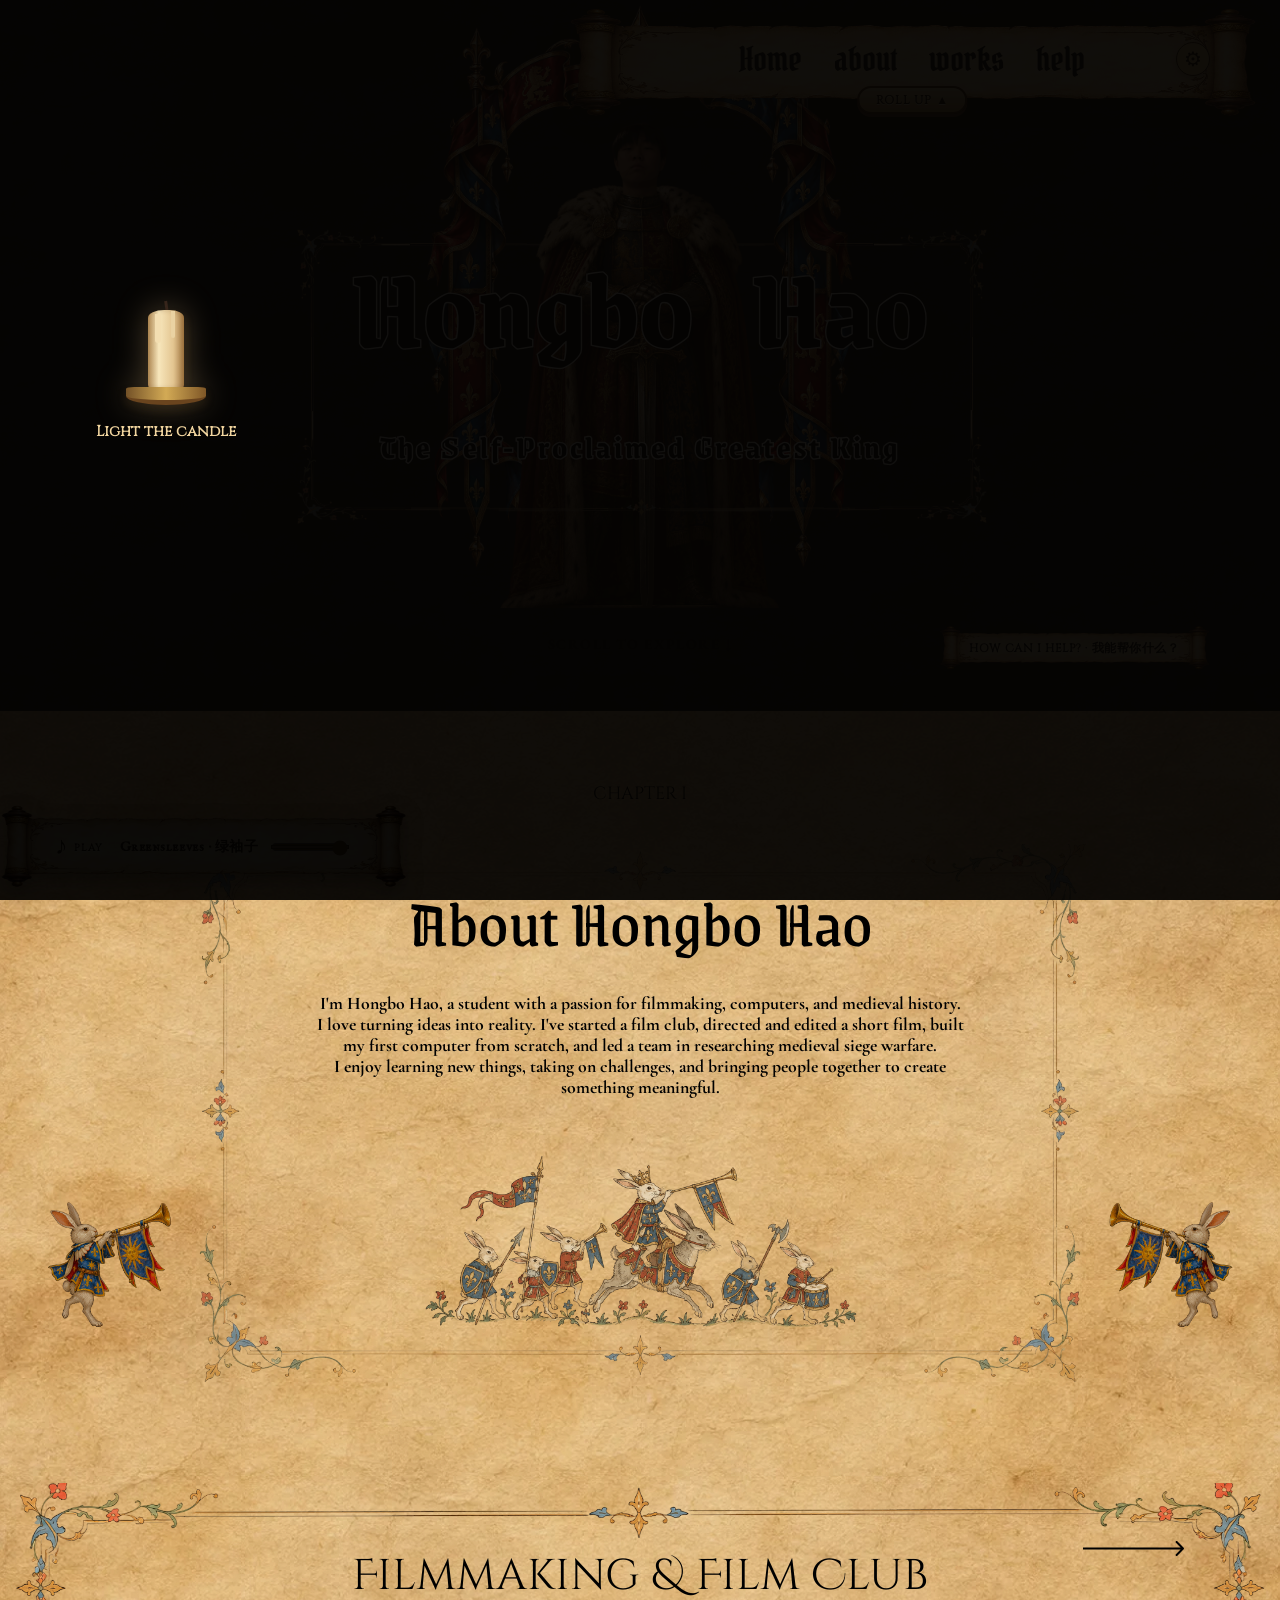
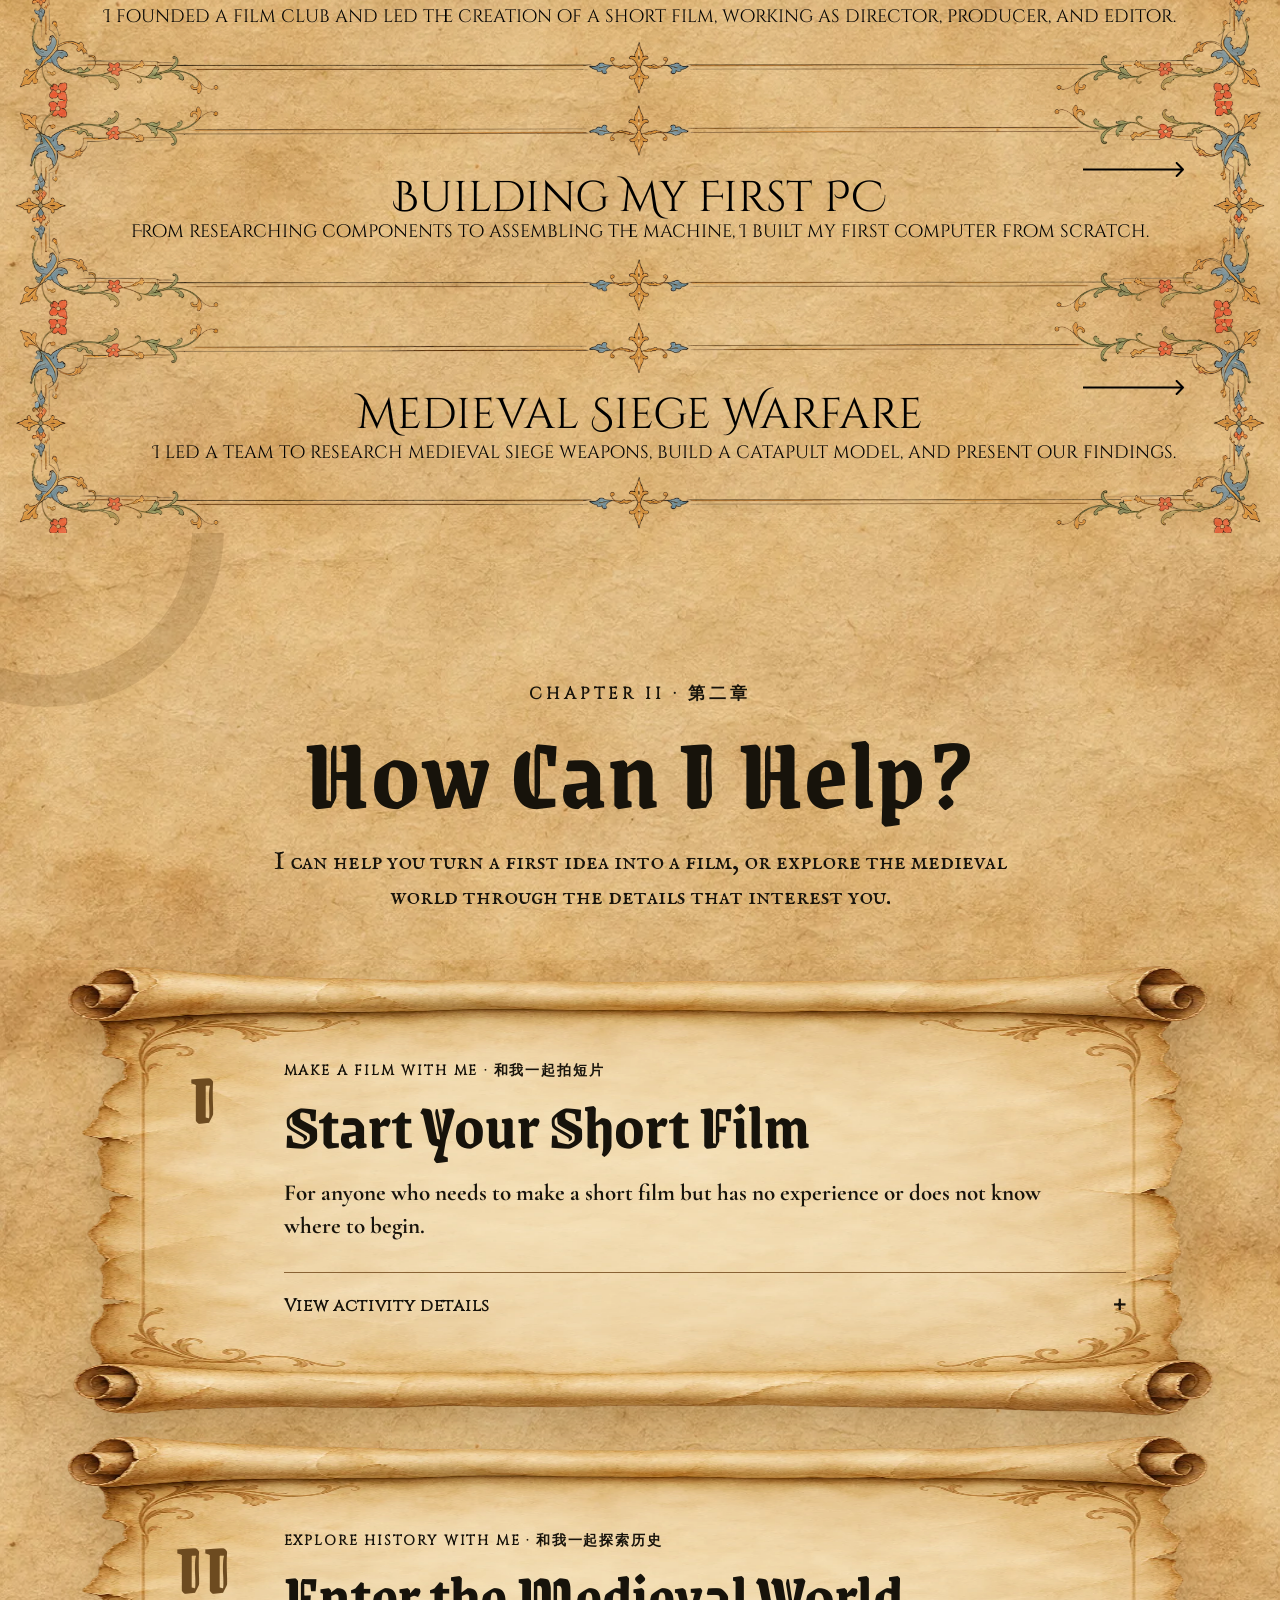
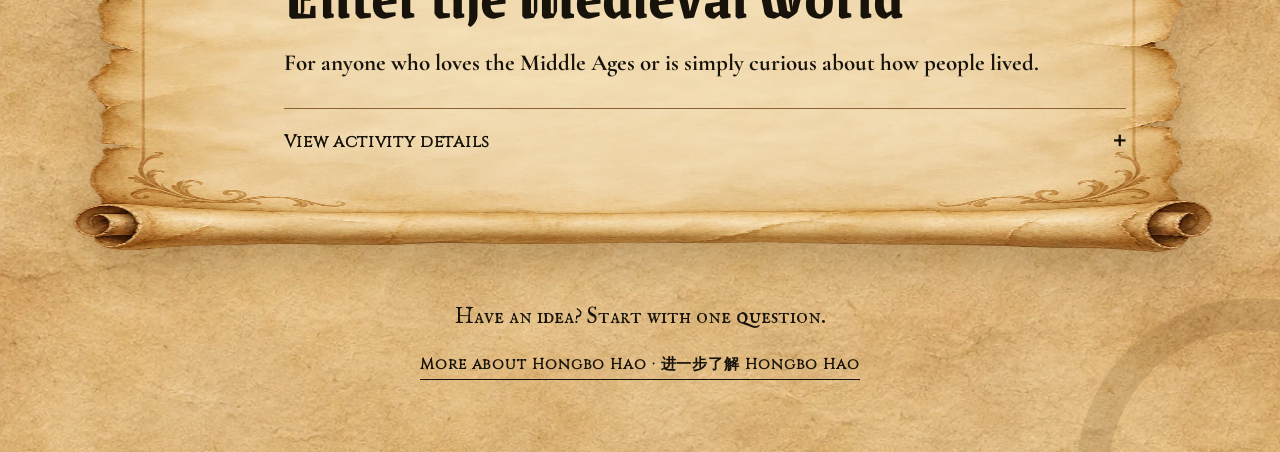
==== commit 4c1f8099: "Add candle-controlled music and slow cinematic lighting" ====
--- a/index.html
+++ b/index.html
@@ -1,5 +1,5 @@
 <!doctype html>
-<html lang="en"><head><meta charset="utf-8"><meta name="viewport" content="width=device-width, initial-scale=1"><title>Hongbo Hao — Personal Portfolio</title><link rel="stylesheet" href="fonts.css"><link rel="stylesheet" href="styles.css?v=i18n-1"><script src="app.js?v=i18n-2" defer></script><link rel="icon" href="data:,"></head><body class="single-page-site"><a class="skip" href="#home">Skip to content</a><main id="home" class="page home"><div class="layer-1" data-node-id="25:194" data-name="Home">
+<html lang="en"><head><meta charset="utf-8"><meta name="viewport" content="width=device-width, initial-scale=1"><title>Hongbo Hao — Personal Portfolio</title><link rel="stylesheet" href="fonts.css"><link rel="stylesheet" href="styles.css?v=candle-2"><script src="app.js?v=candle-2" defer></script><link rel="icon" href="data:,"></head><body class="single-page-site"><a class="skip" href="#home">Skip to content</a><main id="home" class="page home"><div class="layer-1" data-node-id="25:194" data-name="Home">
       <div class="layer-2" data-node-id="35:6" data-name="太阳"></div>
       <div class="layer-3" data-node-id="35:9" data-name="image 15">
         <img alt="" class="layer-4" src="assets/c04c5.png" />
--- a/styles.css
+++ b/styles.css
@@ -1,4 +1,5 @@
 @import url('layers.css');
+@import url('candle.css?v=candle-2');
 :root{--parchment:#e9d9b8;--edge:#d2b88f;--ink:#17130b;--gold:#86632a}*{box-sizing:border-box}html{background:var(--edge);scroll-behavior:smooth}body{margin:0;color:var(--ink)}p,h1,h2{margin:0}a{color:inherit;text-decoration:none}button,input{font:inherit}button,a,label{touch-action:manipulation}a:focus-visible,button:focus-visible,input:focus-visible{outline:3px solid #5a3516;outline-offset:5px}button{cursor:pointer}img{user-select:none}.page{container-type:inline-size;position:relative;width:100%;max-width:1800px;margin:auto;overflow:hidden;height:55.555556vw;max-height:1000px}.page>div:first-child{height:100%;background:linear-gradient(var(--edge),var(--parchment) 50%,var(--edge))}.page.home>div:first-child{background:linear-gradient(var(--parchment),var(--edge))}.page.film{height:104.166667vw;max-height:1875px}nav{position:absolute;z-index:3;display:flex;gap:2.8cqw;top:3.61cqw;right:7.1cqw;font:3.333333cqw 'Pirata One',serif;line-height:1.15}nav a:hover{text-decoration:underline;text-underline-offset:6px}.monogram{position:absolute;z-index:3;left:5.55cqw;top:2.77cqw;font:700 3.333333cqw 'UnifrakturCook',serif}.works nav{top:.97cqw}.works .monogram{top:.55cqw;left:3.47cqw}.home h1,.home [data-node-id="25:198"]{-webkit-text-stroke:.22cqw #fff;paint-order:stroke fill}.home [data-node-id="25:199"]{z-index:4}.home [data-node-id="25:199"]:hover{text-decoration:underline}.home-help-link{position:absolute;z-index:5;right:5.5cqw;bottom:3.1cqw;padding:.75cqw 1.1cqw;border:1px solid #5a3516;background:#ead8b2e8;font:700 clamp(11px,.9cqw,16px)/1.2 'Cinzel',serif;letter-spacing:.05em;box-shadow:0 6px 18px #56391220}.home-help-link:hover{background:#f2e4c6;text-decoration:underline;text-underline-offset:4px}.work-link{position:absolute;z-index:3;left:1%;width:98%;height:17.014cqw;border:0;background:transparent}.work-link:hover{background:#fff1}.work-one{top:4.792cqw}.work-two{top:21.806cqw}.work-three{top:38.819cqw}.works [data-node-id="25:259"] img,.works [data-node-id="25:260"] img,.works [data-node-id="25:261"] img{width:auto;height:auto;max-width:none;transform:scale(calc(100 / 1440));transform-origin:left center}
 /* The SVG's intrinsic 101 × 16 geometry is preserved; its wrapper scales with the page. */
 .works [data-node-id="25:259"],.works [data-node-id="25:260"],.works [data-node-id="25:261"]{scale:1}.works [data-node-id="25:259"] img,.works [data-node-id="25:260"] img,.works [data-node-id="25:261"] img{transform:none}
@@ -87,7 +88,6 @@
 .single-page-site{overflow-x:hidden}
 .single-page-site .scroll-nav{position:fixed}
 .single-page-site .page,.single-page-site .help-page{scroll-margin-top:105px}
-.single-page-site #film{margin-top:0}
 .lang-en .help-page [lang="zh-CN"]{display:none!important}
 .lang-zh .help-page .help-intro:not([lang]),.lang-zh .help-page .help-summary:not([lang]),.lang-zh .help-page .help-detail-grid p:not([lang]),.lang-zh .help-page .help-footer>p:not([lang]){display:none!important}
 .lang-zh .help-page [lang="zh-CN"]{display:block}.lang-zh .help-page summary [lang="zh-CN"]{display:inline}
@@ -105,3 +105,4 @@
 .music-title{font-family:'IM FELL English SC','Noto Serif SC',serif;font-size:14px}.music-volume{height:18px;accent-color:#6f481c}.music-volume::-webkit-slider-runnable-track{height:4px;background:#8b6536;border:1px solid #553412}.music-volume::-webkit-slider-thumb{margin-top:-6px}.music-volume::-moz-range-track{height:4px;background:#8b6536;border:1px solid #553412}
 @media(max-width:760px){.help-offers{gap:42px}.help-card{padding:65px 28px 72px}.help-card::before{inset:-12px -10px}}
 @media(max-width:640px){.music-player{padding:12px 24px 12px 20px}.music-player::before{inset:-5px -12px}.home-help-link{padding:14px 25px}}
+.upload-policy{margin-top:18px;padding:22px 24px;border:1px solid #8b6536;background:#ead5aa99;text-align:center}.upload-policy>span{display:block;font-size:32px;color:#6f481c}.upload-policy strong{display:block;margin:8px 0;font:700 18px 'Cinzel',serif;letter-spacing:.06em}.upload-policy p{font-size:18px}.lang-en .upload-policy [lang="zh-CN"]{display:none}.lang-zh .upload-policy p:not([lang]){display:none}
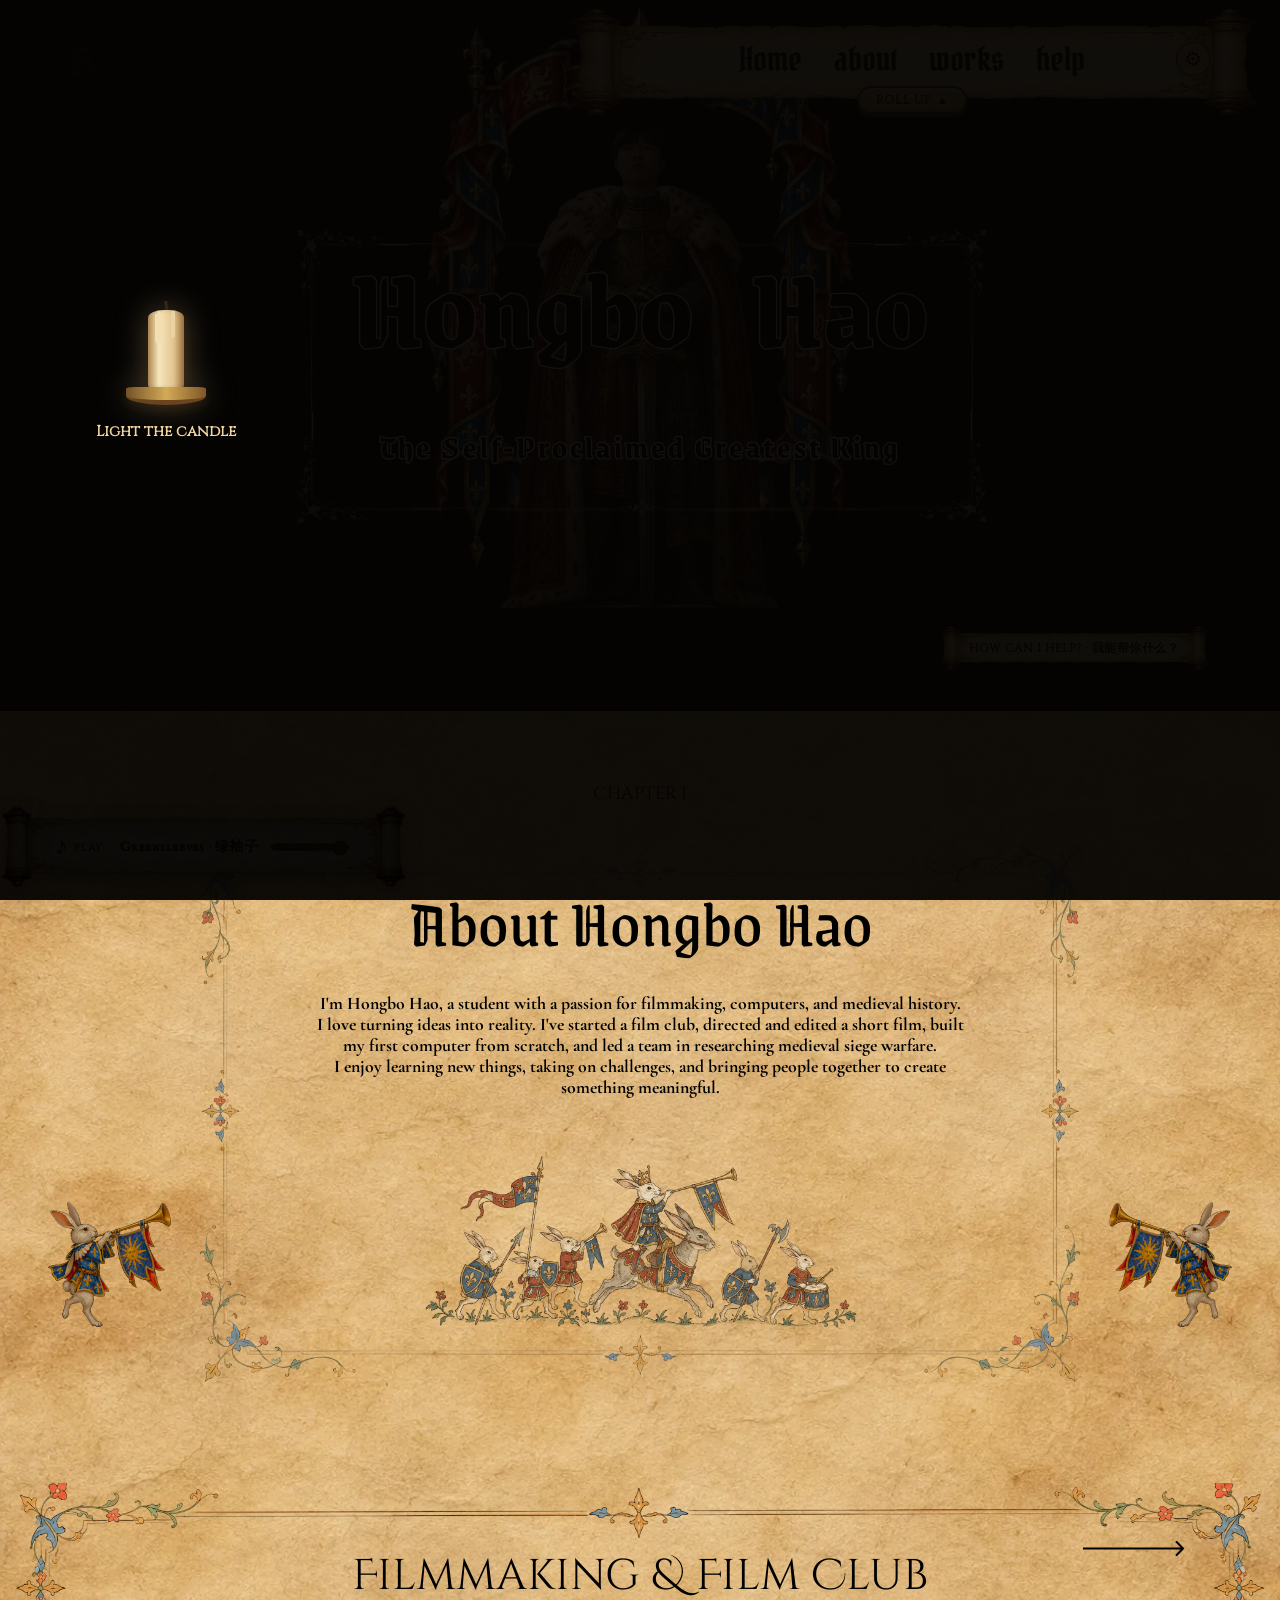
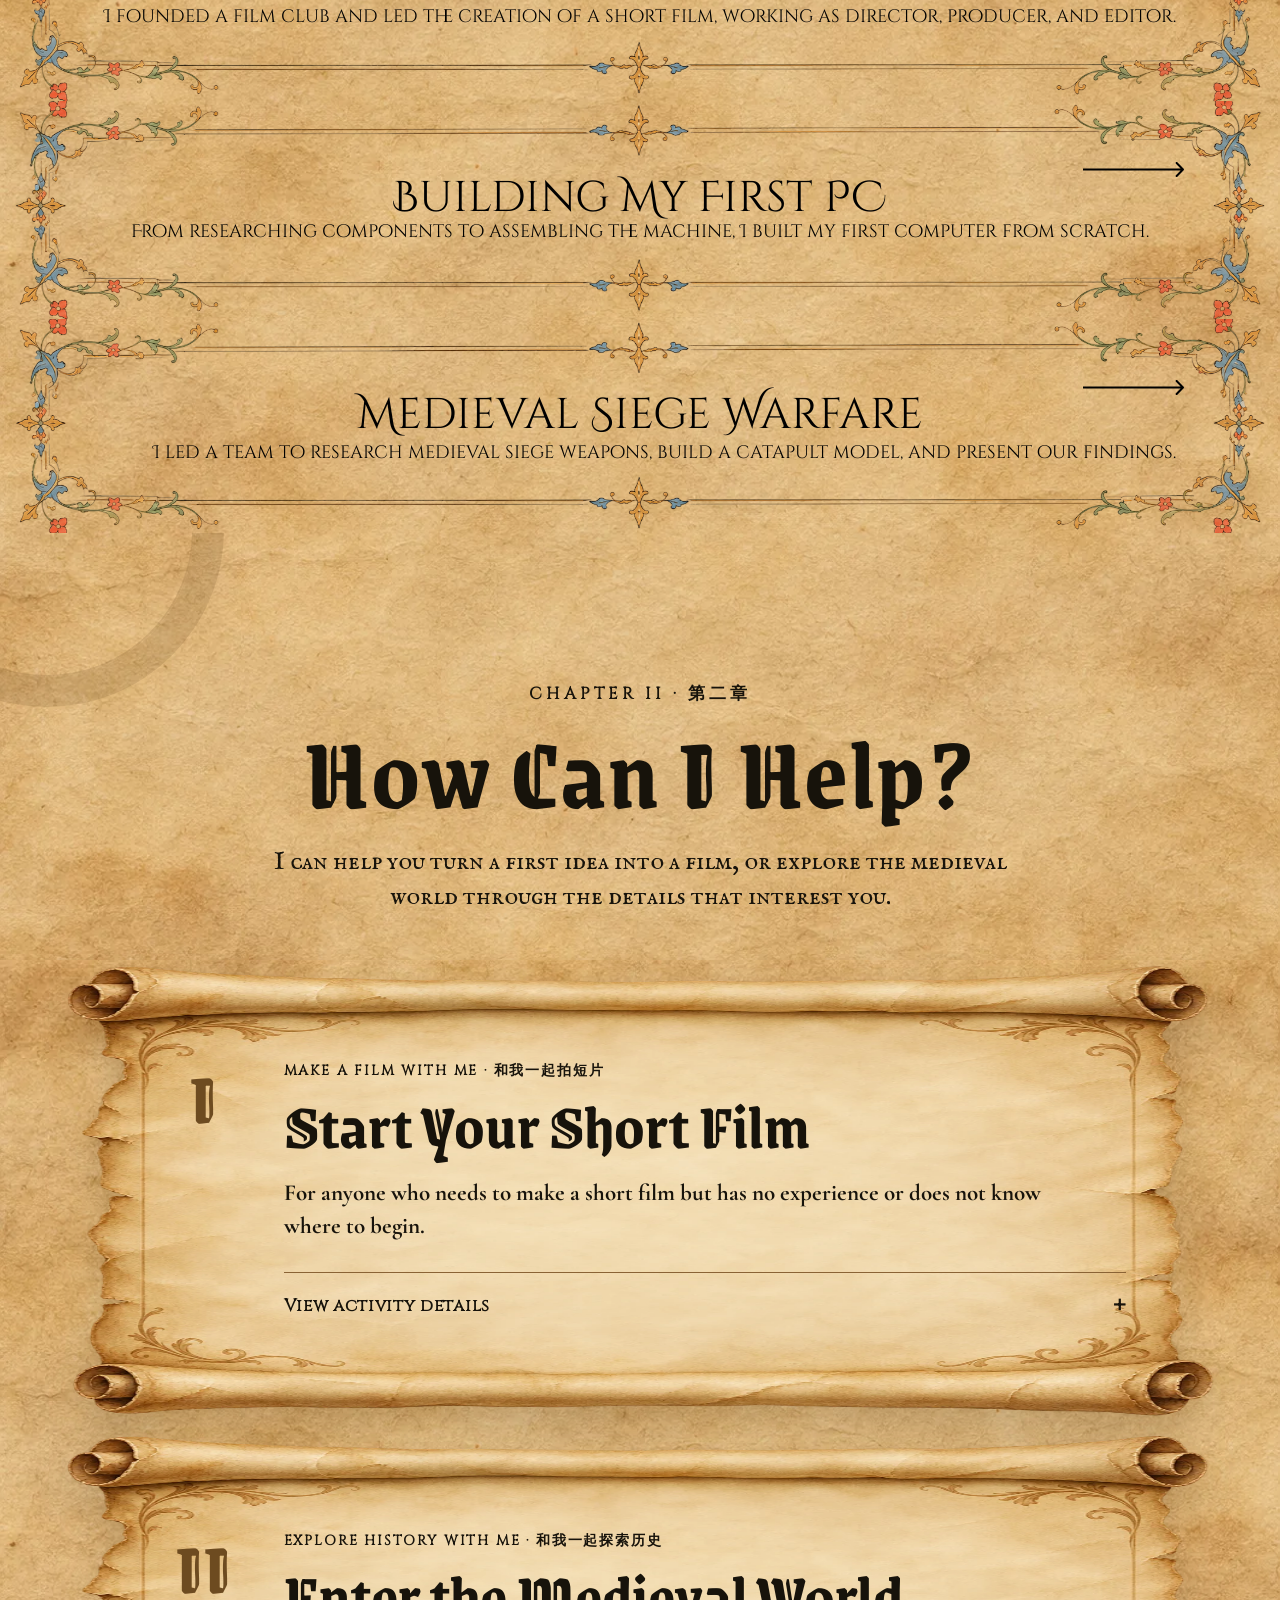
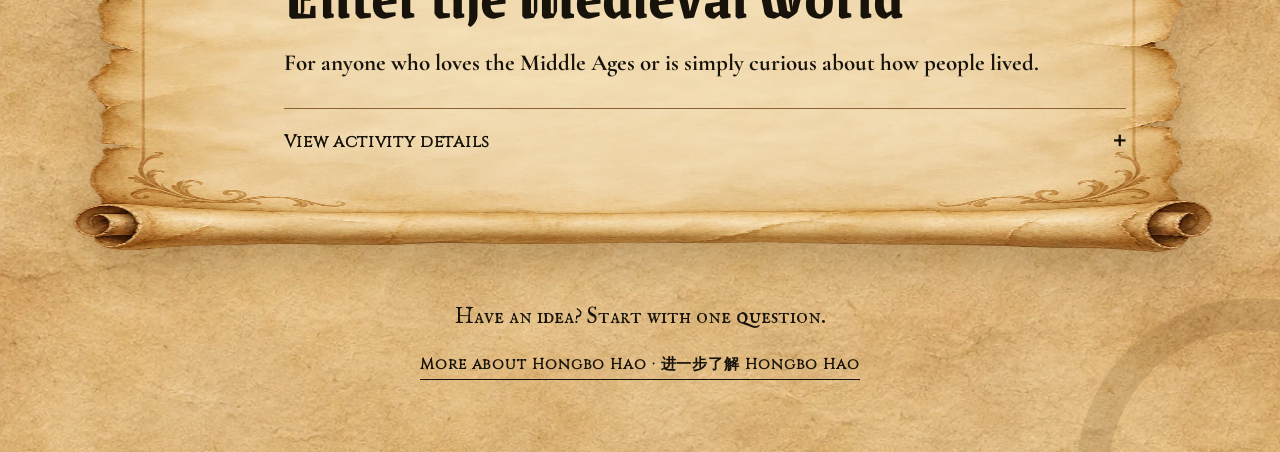
==== commit 98f64d6d: "Unify parchment and keep music playing in film view" ====
--- a/index.html
+++ b/index.html
@@ -1,5 +1,5 @@
 <!doctype html>
-<html lang="en"><head><meta charset="utf-8"><meta name="viewport" content="width=device-width, initial-scale=1"><title>Hongbo Hao — Personal Portfolio</title><link rel="stylesheet" href="fonts.css"><link rel="stylesheet" href="styles.css?v=candle-2"><script src="app.js?v=candle-2" defer></script><link rel="icon" href="data:,"></head><body class="single-page-site"><a class="skip" href="#home">Skip to content</a><main id="home" class="page home"><div class="layer-1" data-node-id="25:194" data-name="Home">
+<html lang="en"><head><meta charset="utf-8"><meta name="viewport" content="width=device-width, initial-scale=1"><title>Hongbo Hao — Personal Portfolio</title><link rel="stylesheet" href="fonts.css"><link rel="stylesheet" href="styles.css?v=candle-4"><script src="app.js?v=candle-4" defer></script><link rel="icon" href="data:,"></head><body class="single-page-site"><a class="skip" href="#home">Skip to content</a><main id="home" class="page home"><div class="layer-1" data-node-id="25:194" data-name="Home">
       <div class="layer-2" data-node-id="35:6" data-name="太阳"></div>
       <div class="layer-3" data-node-id="35:9" data-name="image 15">
         <img alt="" class="layer-4" src="assets/c04c5.png" />
--- a/styles.css
+++ b/styles.css
@@ -1,5 +1,5 @@
 @import url('layers.css');
-@import url('candle.css?v=candle-2');
+@import url('candle.css?v=candle-4');
 :root{--parchment:#e9d9b8;--edge:#d2b88f;--ink:#17130b;--gold:#86632a}*{box-sizing:border-box}html{background:var(--edge);scroll-behavior:smooth}body{margin:0;color:var(--ink)}p,h1,h2{margin:0}a{color:inherit;text-decoration:none}button,input{font:inherit}button,a,label{touch-action:manipulation}a:focus-visible,button:focus-visible,input:focus-visible{outline:3px solid #5a3516;outline-offset:5px}button{cursor:pointer}img{user-select:none}.page{container-type:inline-size;position:relative;width:100%;max-width:1800px;margin:auto;overflow:hidden;height:55.555556vw;max-height:1000px}.page>div:first-child{height:100%;background:linear-gradient(var(--edge),var(--parchment) 50%,var(--edge))}.page.home>div:first-child{background:linear-gradient(var(--parchment),var(--edge))}.page.film{height:104.166667vw;max-height:1875px}nav{position:absolute;z-index:3;display:flex;gap:2.8cqw;top:3.61cqw;right:7.1cqw;font:3.333333cqw 'Pirata One',serif;line-height:1.15}nav a:hover{text-decoration:underline;text-underline-offset:6px}.monogram{position:absolute;z-index:3;left:5.55cqw;top:2.77cqw;font:700 3.333333cqw 'UnifrakturCook',serif}.works nav{top:.97cqw}.works .monogram{top:.55cqw;left:3.47cqw}.home h1,.home [data-node-id="25:198"]{-webkit-text-stroke:.22cqw #fff;paint-order:stroke fill}.home [data-node-id="25:199"]{z-index:4}.home [data-node-id="25:199"]:hover{text-decoration:underline}.home-help-link{position:absolute;z-index:5;right:5.5cqw;bottom:3.1cqw;padding:.75cqw 1.1cqw;border:1px solid #5a3516;background:#ead8b2e8;font:700 clamp(11px,.9cqw,16px)/1.2 'Cinzel',serif;letter-spacing:.05em;box-shadow:0 6px 18px #56391220}.home-help-link:hover{background:#f2e4c6;text-decoration:underline;text-underline-offset:4px}.work-link{position:absolute;z-index:3;left:1%;width:98%;height:17.014cqw;border:0;background:transparent}.work-link:hover{background:#fff1}.work-one{top:4.792cqw}.work-two{top:21.806cqw}.work-three{top:38.819cqw}.works [data-node-id="25:259"] img,.works [data-node-id="25:260"] img,.works [data-node-id="25:261"] img{width:auto;height:auto;max-width:none;transform:scale(calc(100 / 1440));transform-origin:left center}
 /* The SVG's intrinsic 101 × 16 geometry is preserved; its wrapper scales with the page. */
 .works [data-node-id="25:259"],.works [data-node-id="25:260"],.works [data-node-id="25:261"]{scale:1}.works [data-node-id="25:259"] img,.works [data-node-id="25:260"] img,.works [data-node-id="25:261"] img{transform:none}
@@ -23,7 +23,7 @@
  .film [data-node-id="25:280"],.film [data-node-id="25:289"],.film [data-node-id="25:306"]{position:static}.film [data-node-id="25:280"]>*,.film [data-node-id="25:289"]>*,.film [data-node-id="25:306"]>*{margin-top:0}
 }
 @media(max-width:640px){
- .home>div:first-child{top:max(120px,20vh);height:55.56cqw;min-height:0;overflow:hidden;background:transparent!important}.home>div:first-child>div{margin-top:0}.home{background:linear-gradient(var(--parchment),var(--edge))}.home h1{top:20cqw}.home [data-node-id="25:198"]{top:34cqw}.home [data-node-id="25:199"]{top:calc(max(120px,20vh) + 60cqw)}
+ .home>div:first-child{top:max(120px,20vh);height:55.56cqw;min-height:0;overflow:hidden;background:transparent!important}.home>div:first-child>div{margin-top:0}.home{background:transparent}.home h1{top:20cqw}.home [data-node-id="25:198"]{top:34cqw}.home [data-node-id="25:199"]{top:calc(max(120px,20vh) + 60cqw)}
 }
 @media(max-width:360px){.about{height:1030px}.about [data-node-id="25:240"]{height:850px}.about [data-node-id="25:242"]{font-size:36px}.about [data-node-id="25:246"]{top:805px}.about [data-node-id="35:11"],.about [data-node-id="35:15"]{top:850px}.film [data-node-id="25:271"],.film [data-node-id="25:272"],.film [data-node-id="25:273"]{font-size:15px;line-height:1.35}.works h2{font-size:23px}.works p{font-size:13px}}
 @media(max-width:640px){.home>div:first-child{top:max(100px,14vh);transform:scale(1.5);transform-origin:50% 0}.home [data-node-id="25:199"]{top:calc(max(100px,14vh) + 90cqw)}}
@@ -83,7 +83,7 @@
 html,body{min-height:100%;background-color:#d0aa70;background-image:url('assets/aged-paper-user.webp?v=paper-bg-4');background-position:top center;background-size:100% auto;background-repeat:repeat-y;background-attachment:scroll}
 body{min-height:100vh}
 .page>div:first-child{background-color:transparent!important;background-image:none!important}
-.page>div:first-child::after{content:"";position:absolute;inset:0;z-index:2;background:url('assets/aged-paper-user.webp?v=paper-bg-3') center/640px 640px repeat;mix-blend-mode:multiply;opacity:.08;pointer-events:none}
+.page>div:first-child::after{content:none}
 .help-page{background-color:transparent;background-image:none!important}
 .single-page-site{overflow-x:hidden}
 .single-page-site .scroll-nav{position:fixed}
@@ -91,7 +91,7 @@
 .lang-en .help-page [lang="zh-CN"]{display:none!important}
 .lang-zh .help-page .help-intro:not([lang]),.lang-zh .help-page .help-summary:not([lang]),.lang-zh .help-page .help-detail-grid p:not([lang]),.lang-zh .help-page .help-footer>p:not([lang]){display:none!important}
 .lang-zh .help-page [lang="zh-CN"]{display:block}.lang-zh .help-page summary [lang="zh-CN"]{display:inline}
-@media(max-width:640px){.language-settings-button{right:7%;top:23px;width:28px;height:28px;font-size:17px}.language-menu{right:0;top:66px;width:174px}.single-page-site #home,.single-page-site #home>div:first-child{background-color:#d0aa70!important;background-image:url('assets/aged-paper-user.webp?v=paper-bg-4')!important;background-position:top center!important;background-size:100% auto!important;background-repeat:repeat-y!important}}
+@media(max-width:640px){.language-settings-button{right:7%;top:23px;width:28px;height:28px;font-size:17px}.language-menu{right:0;top:66px;width:174px}}
 .help-offers{gap:58px}
 .help-card{position:relative;isolation:isolate;border:0;background:transparent;box-shadow:none;padding:clamp(72px,6vw,96px) clamp(42px,5vw,74px) clamp(78px,6vw,100px)}
 .help-card::before{content:"";position:absolute;z-index:-1;inset:-22px -28px;background:url('assets/parchment-panel.webp?v=vintage-1') center/100% 100% no-repeat;filter:drop-shadow(0 18px 20px #3d250638);pointer-events:none}
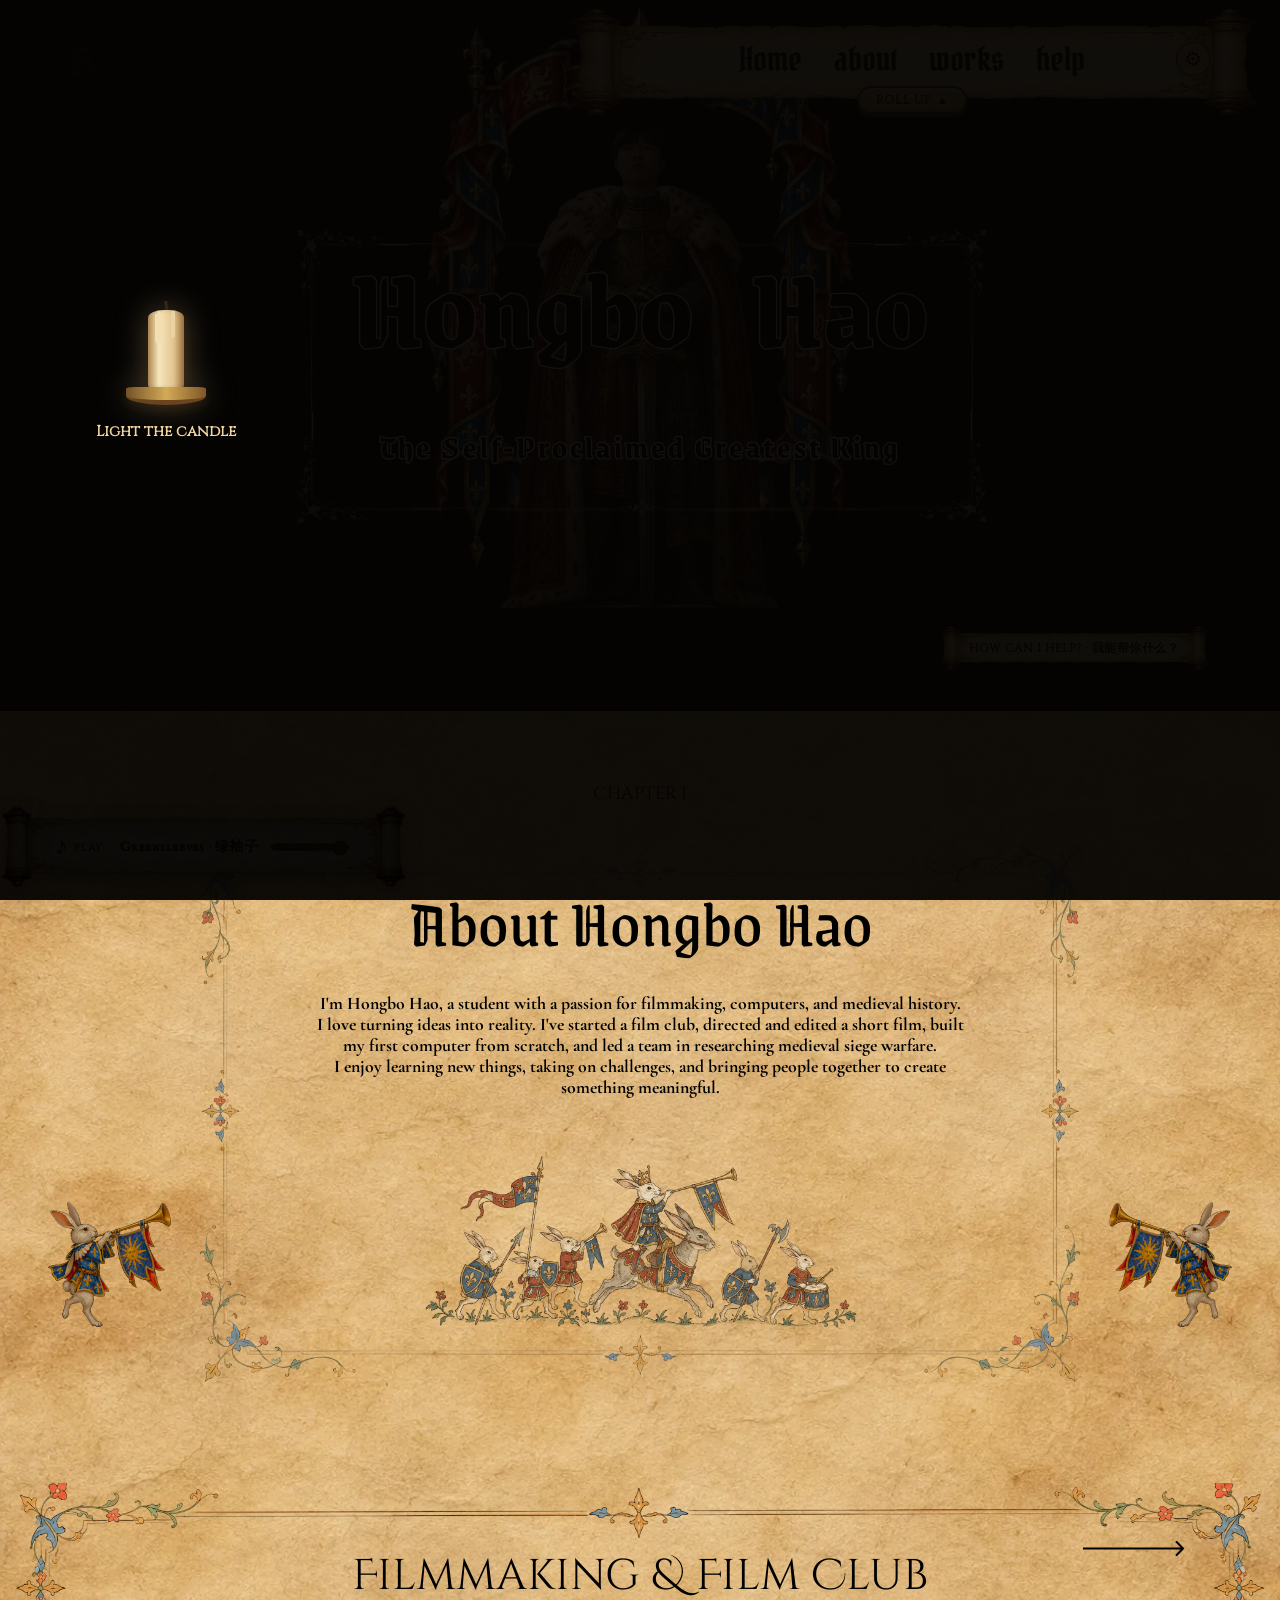
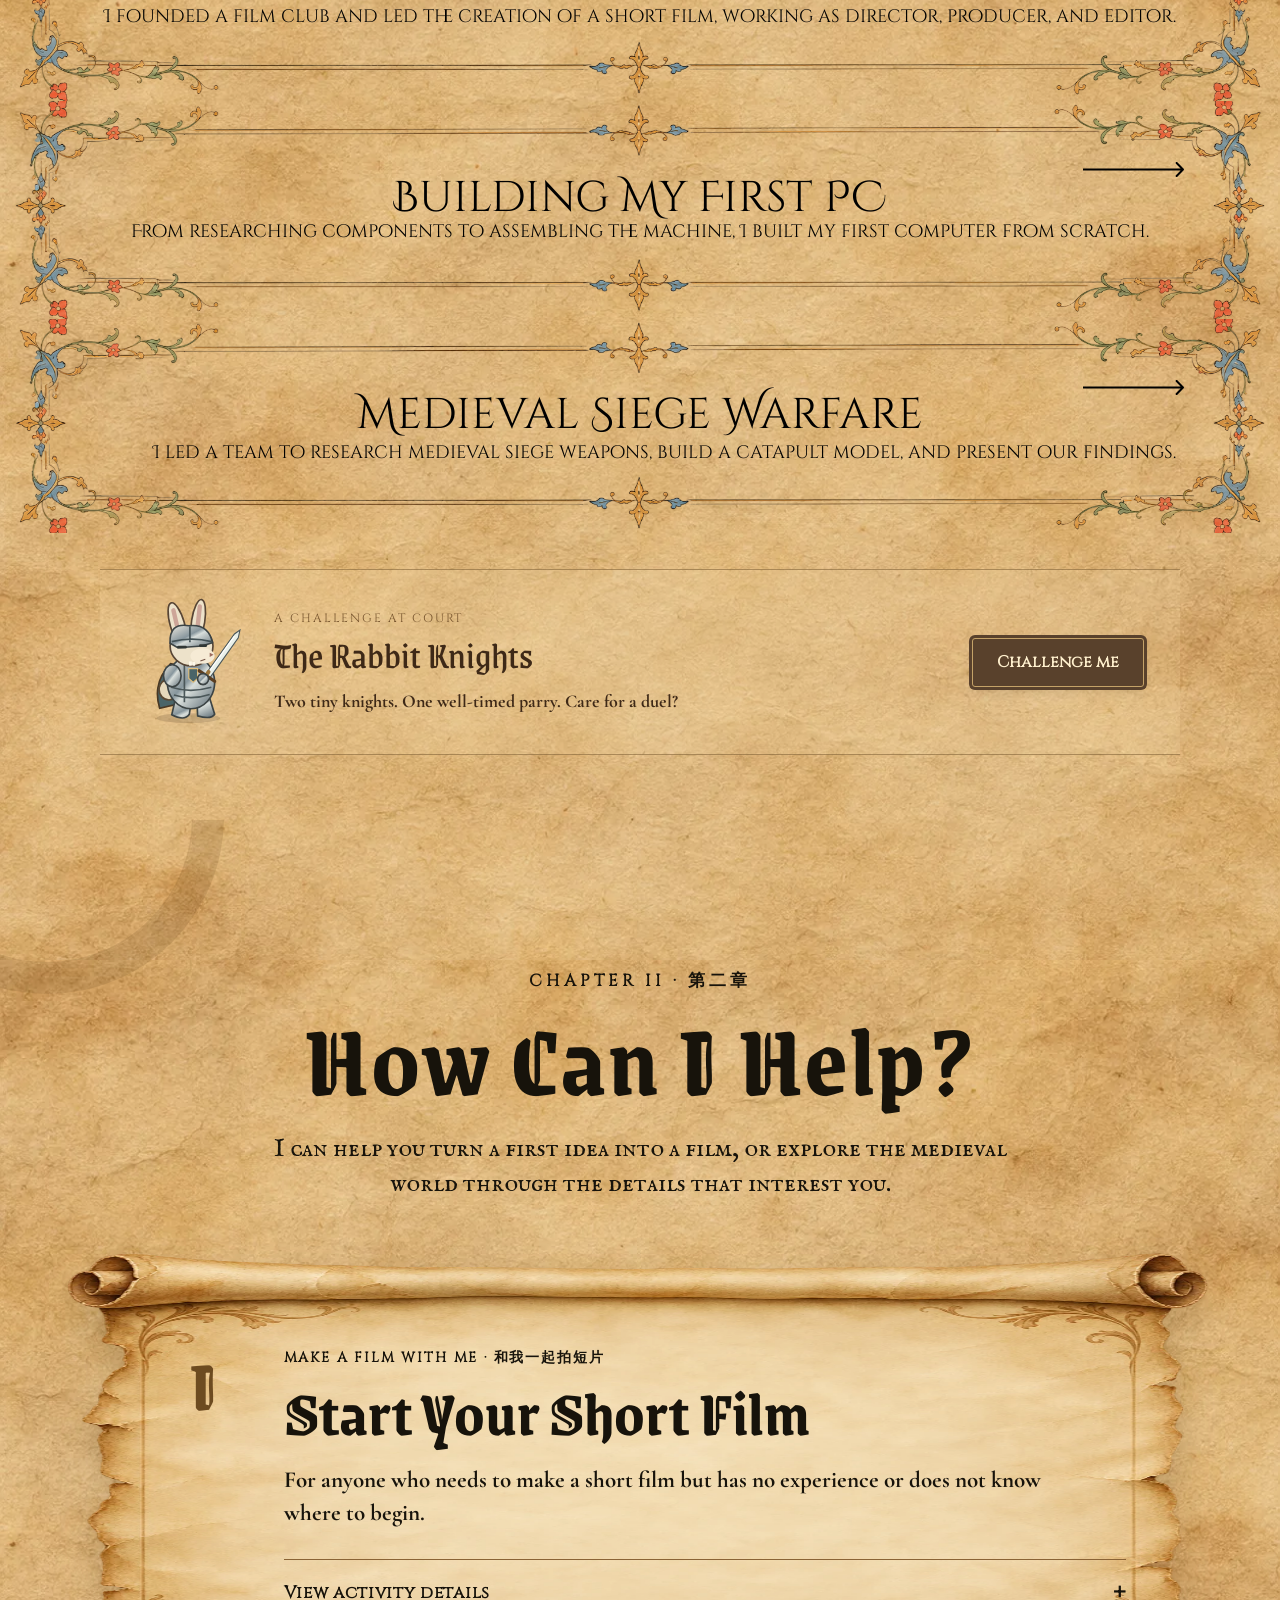
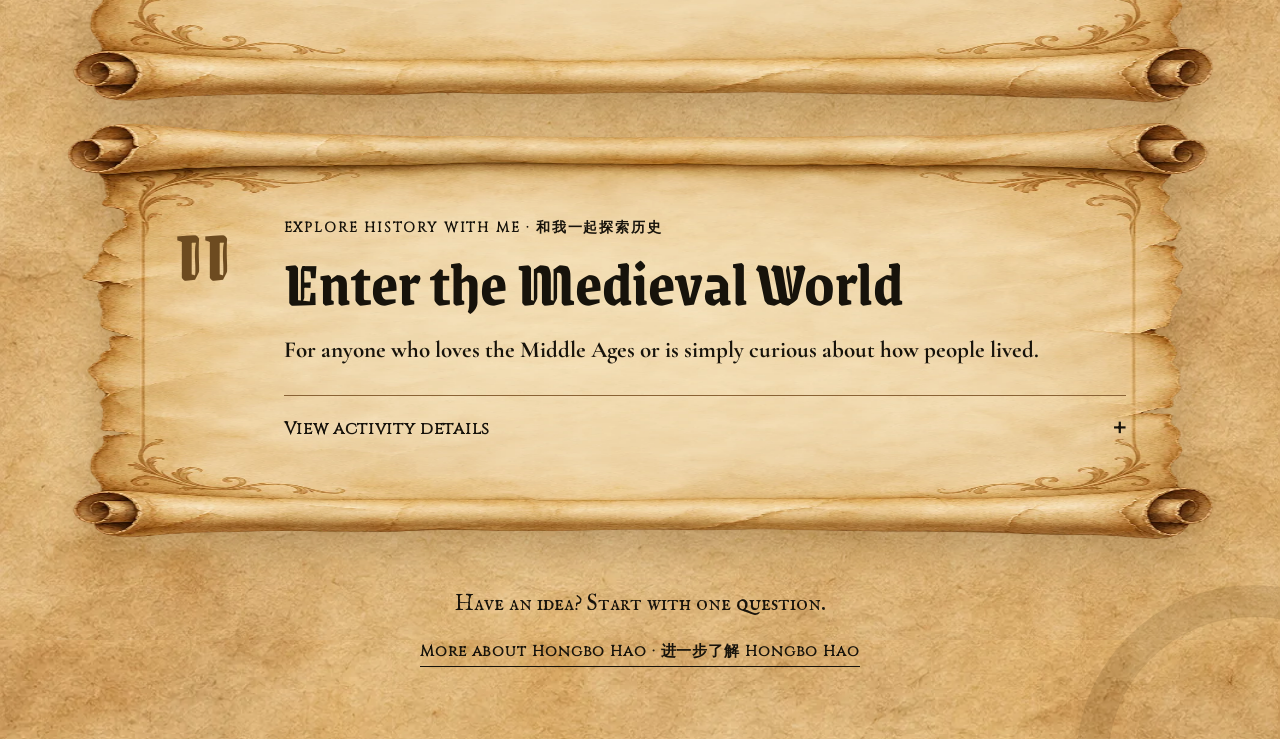
==== commit 0113f780: "Add rabbit knight parry minigame" ====
--- a/index.html
+++ b/index.html
@@ -1,5 +1,5 @@
 <!doctype html>
-<html lang="en"><head><meta charset="utf-8"><meta name="viewport" content="width=device-width, initial-scale=1"><title>Hongbo Hao — Personal Portfolio</title><link rel="stylesheet" href="fonts.css"><link rel="stylesheet" href="styles.css?v=candle-4"><script src="app.js?v=candle-4" defer></script><link rel="icon" href="data:,"></head><body class="single-page-site"><a class="skip" href="#home">Skip to content</a><main id="home" class="page home"><div class="layer-1" data-node-id="25:194" data-name="Home">
+<html lang="en"><head><meta charset="utf-8"><meta name="viewport" content="width=device-width, initial-scale=1"><title>Hongbo Hao — Personal Portfolio</title><link rel="stylesheet" href="fonts.css"><link rel="stylesheet" href="styles.css?v=duel-1"><script src="app.js?v=duel-1" defer></script><link rel="icon" href="data:,"></head><body class="single-page-site"><a class="skip" href="#home">Skip to content</a><main id="home" class="page home"><div class="layer-1" data-node-id="25:194" data-name="Home">
       <div class="layer-2" data-node-id="35:6" data-name="太阳"></div>
       <div class="layer-3" data-node-id="35:9" data-name="image 15">
         <img alt="" class="layer-4" src="assets/c04c5.png" />
--- a/styles.css
+++ b/styles.css
@@ -1,4 +1,5 @@
 @import url('layers.css');
+@import url('duel.css?v=duel-1');
 @import url('candle.css?v=candle-4');
 :root{--parchment:#e9d9b8;--edge:#d2b88f;--ink:#17130b;--gold:#86632a}*{box-sizing:border-box}html{background:var(--edge);scroll-behavior:smooth}body{margin:0;color:var(--ink)}p,h1,h2{margin:0}a{color:inherit;text-decoration:none}button,input{font:inherit}button,a,label{touch-action:manipulation}a:focus-visible,button:focus-visible,input:focus-visible{outline:3px solid #5a3516;outline-offset:5px}button{cursor:pointer}img{user-select:none}.page{container-type:inline-size;position:relative;width:100%;max-width:1800px;margin:auto;overflow:hidden;height:55.555556vw;max-height:1000px}.page>div:first-child{height:100%;background:linear-gradient(var(--edge),var(--parchment) 50%,var(--edge))}.page.home>div:first-child{background:linear-gradient(var(--parchment),var(--edge))}.page.film{height:104.166667vw;max-height:1875px}nav{position:absolute;z-index:3;display:flex;gap:2.8cqw;top:3.61cqw;right:7.1cqw;font:3.333333cqw 'Pirata One',serif;line-height:1.15}nav a:hover{text-decoration:underline;text-underline-offset:6px}.monogram{position:absolute;z-index:3;left:5.55cqw;top:2.77cqw;font:700 3.333333cqw 'UnifrakturCook',serif}.works nav{top:.97cqw}.works .monogram{top:.55cqw;left:3.47cqw}.home h1,.home [data-node-id="25:198"]{-webkit-text-stroke:.22cqw #fff;paint-order:stroke fill}.home [data-node-id="25:199"]{z-index:4}.home [data-node-id="25:199"]:hover{text-decoration:underline}.home-help-link{position:absolute;z-index:5;right:5.5cqw;bottom:3.1cqw;padding:.75cqw 1.1cqw;border:1px solid #5a3516;background:#ead8b2e8;font:700 clamp(11px,.9cqw,16px)/1.2 'Cinzel',serif;letter-spacing:.05em;box-shadow:0 6px 18px #56391220}.home-help-link:hover{background:#f2e4c6;text-decoration:underline;text-underline-offset:4px}.work-link{position:absolute;z-index:3;left:1%;width:98%;height:17.014cqw;border:0;background:transparent}.work-link:hover{background:#fff1}.work-one{top:4.792cqw}.work-two{top:21.806cqw}.work-three{top:38.819cqw}.works [data-node-id="25:259"] img,.works [data-node-id="25:260"] img,.works [data-node-id="25:261"] img{width:auto;height:auto;max-width:none;transform:scale(calc(100 / 1440));transform-origin:left center}
 /* The SVG's intrinsic 101 × 16 geometry is preserved; its wrapper scales with the page. */
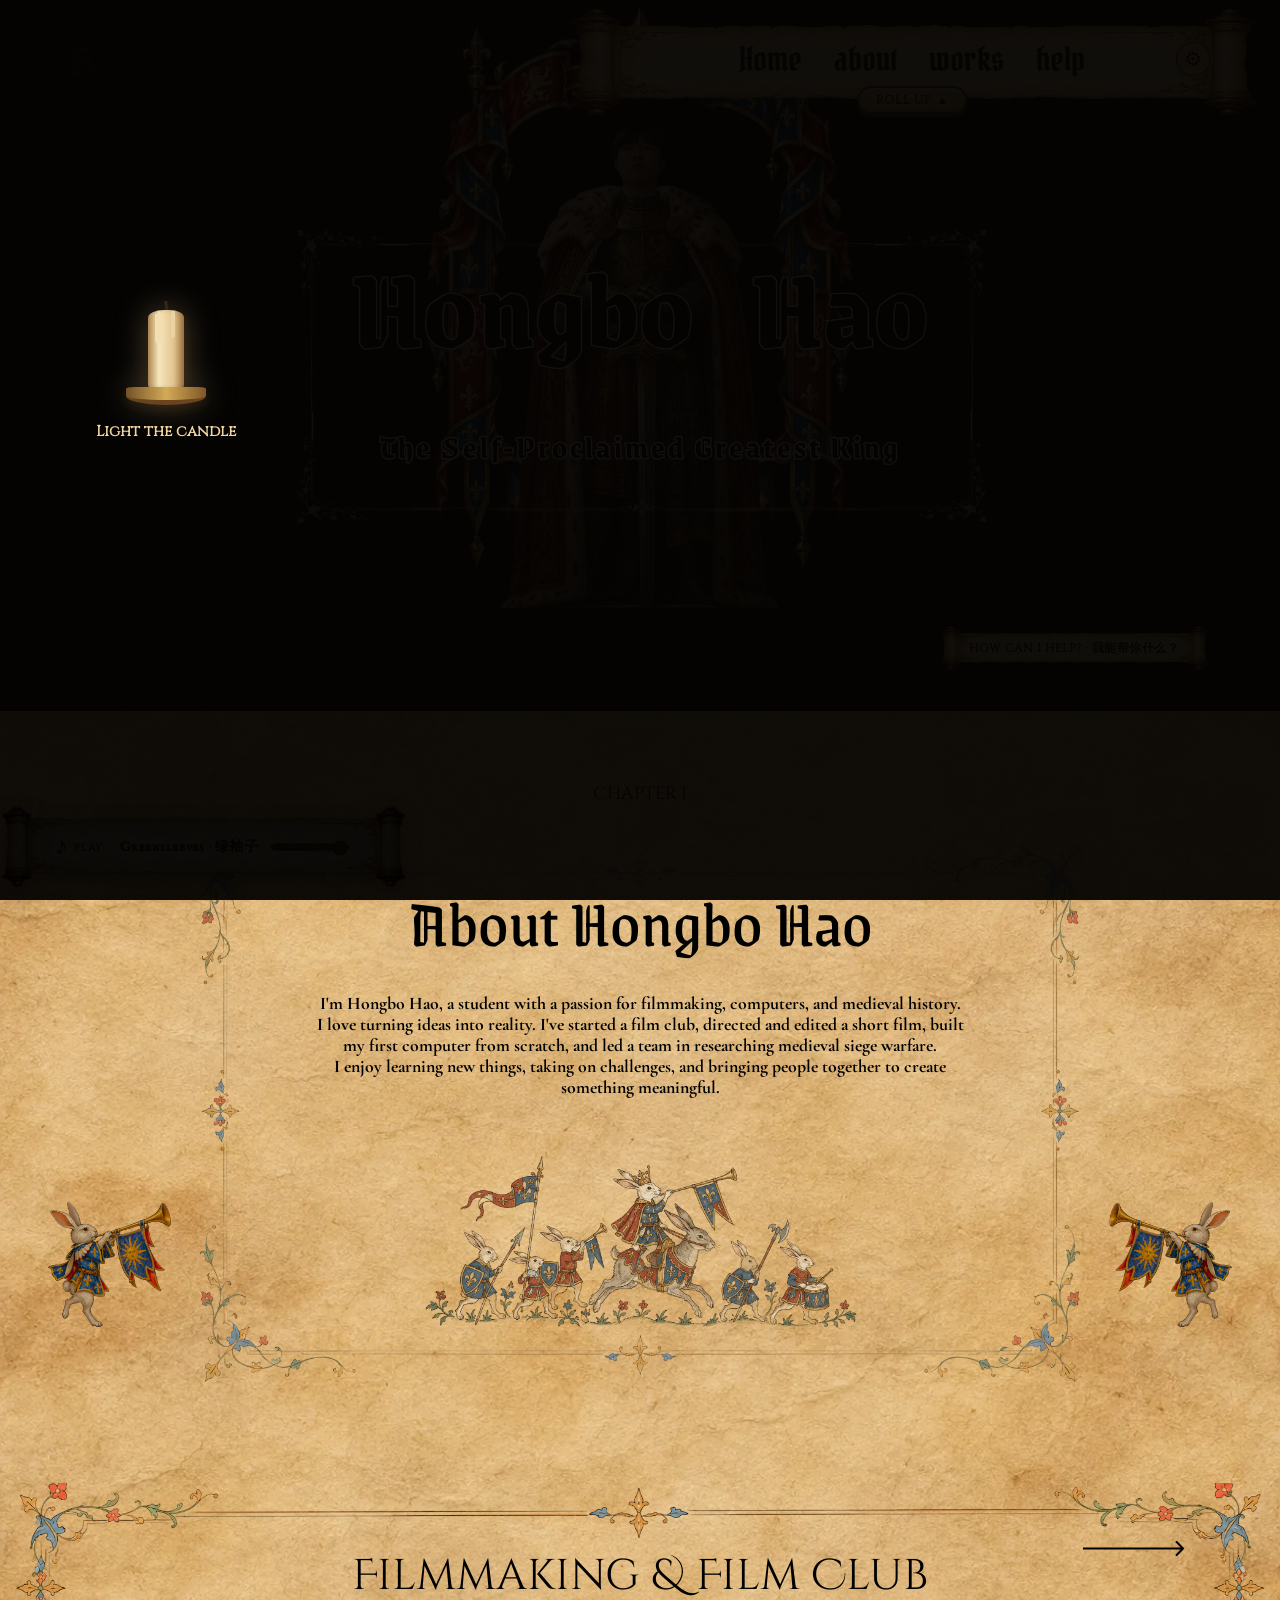
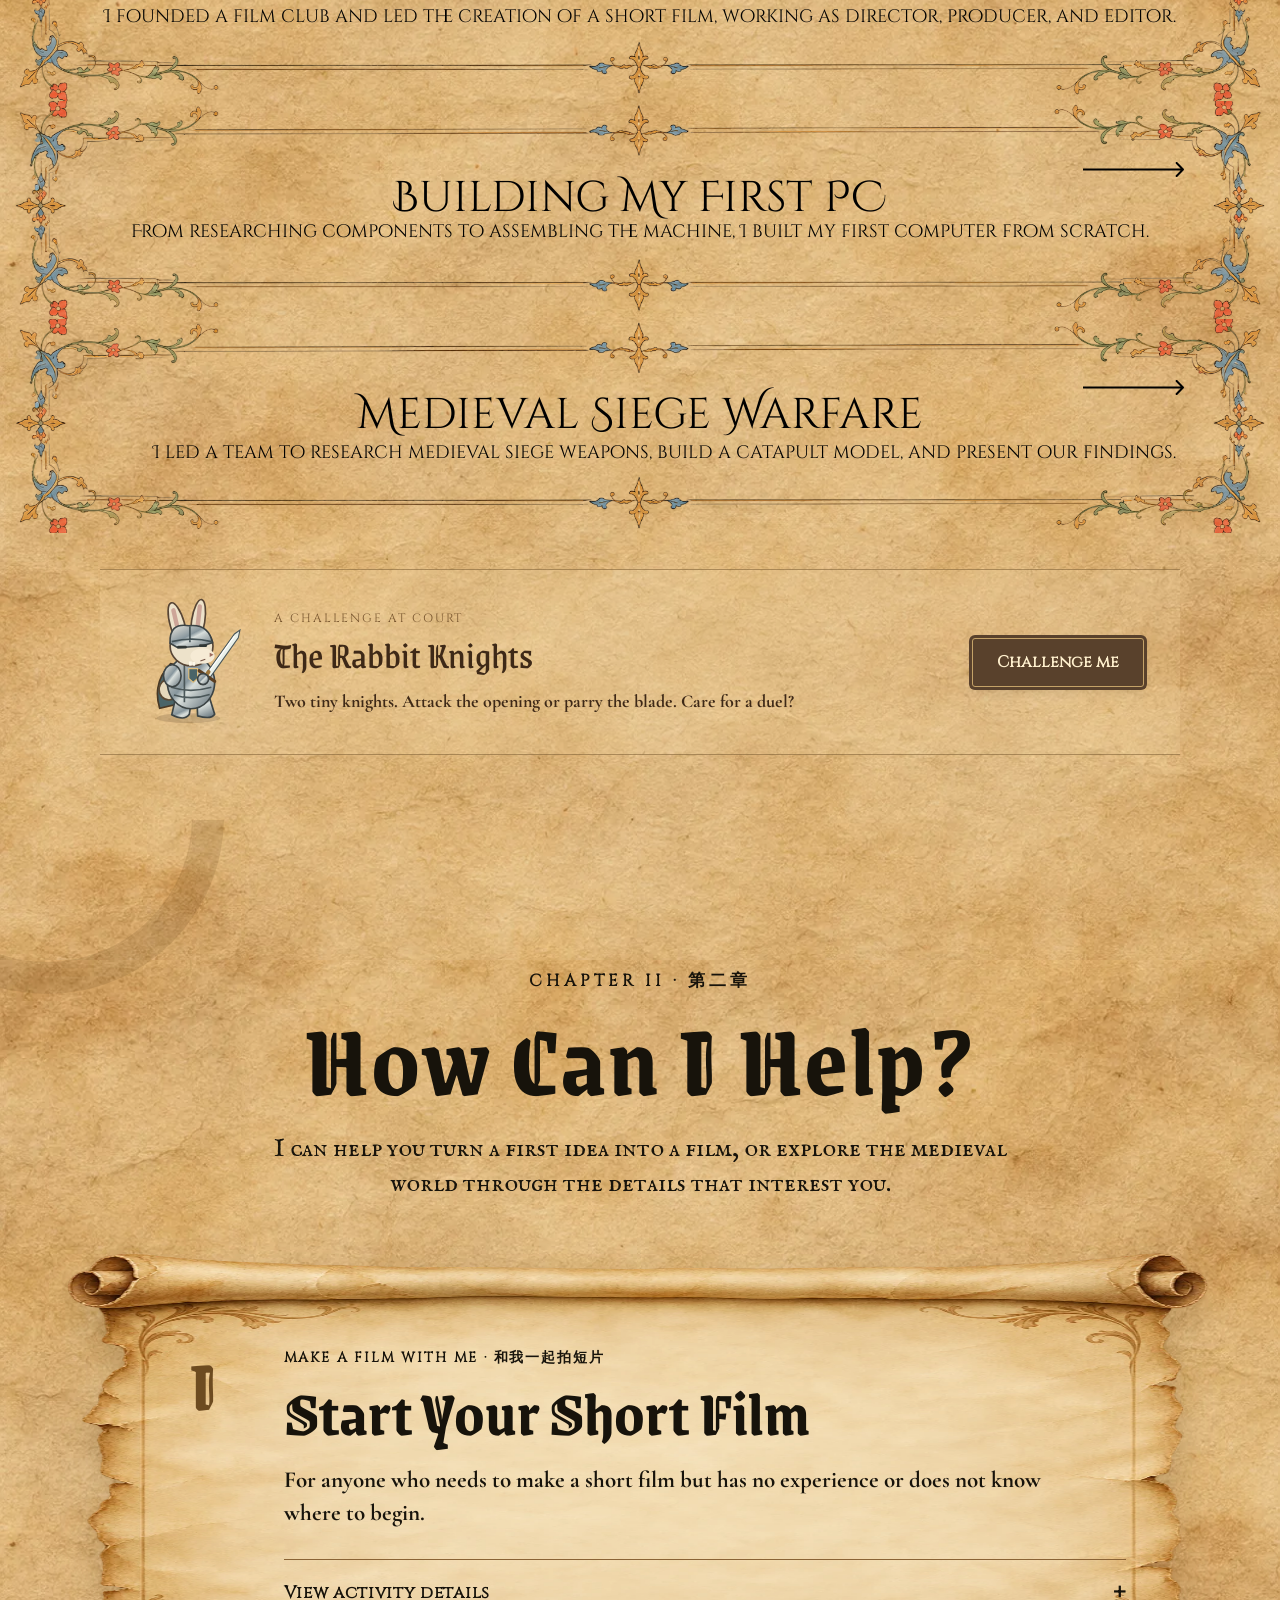
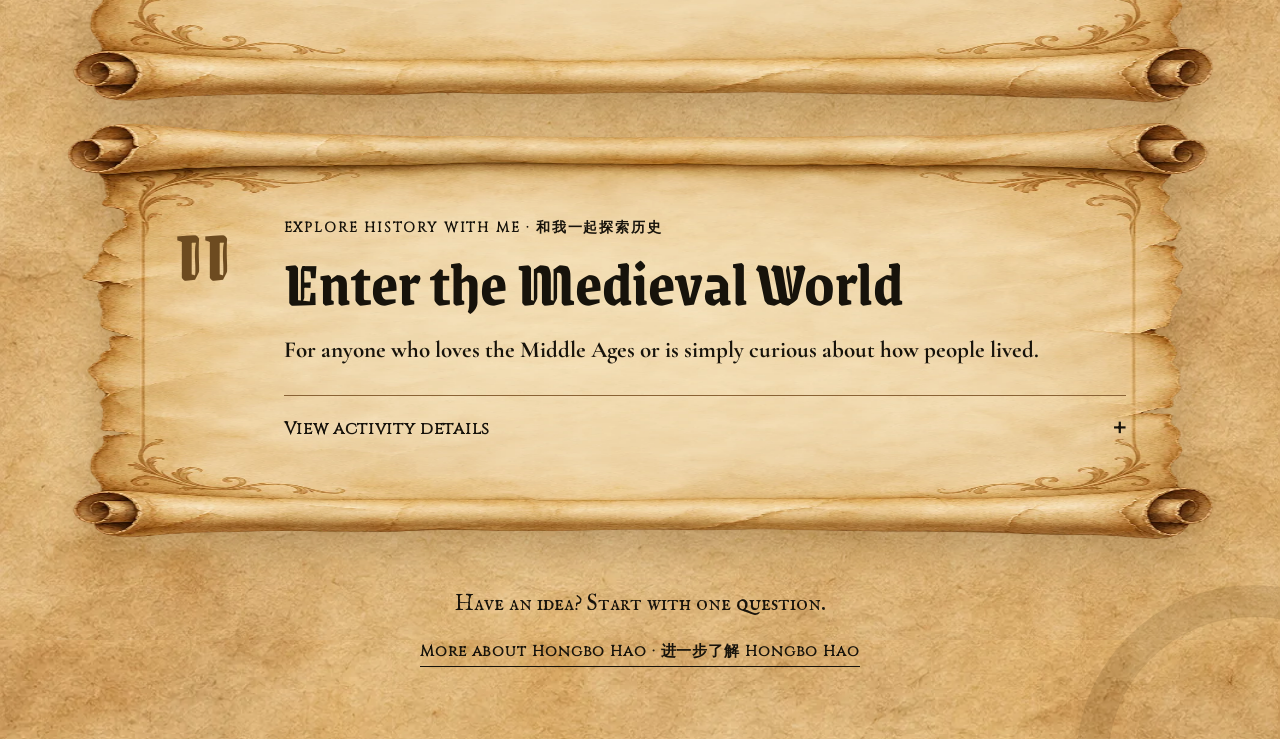
==== commit d350b00e: "Add active attacks and clear duel keyboard hints" ====
--- a/index.html
+++ b/index.html
@@ -1,5 +1,5 @@
 <!doctype html>
-<html lang="en"><head><meta charset="utf-8"><meta name="viewport" content="width=device-width, initial-scale=1"><title>Hongbo Hao — Personal Portfolio</title><link rel="stylesheet" href="fonts.css"><link rel="stylesheet" href="styles.css?v=duel-1"><script src="app.js?v=duel-1" defer></script><link rel="icon" href="data:,"></head><body class="single-page-site"><a class="skip" href="#home">Skip to content</a><main id="home" class="page home"><div class="layer-1" data-node-id="25:194" data-name="Home">
+<html lang="en"><head><meta charset="utf-8"><meta name="viewport" content="width=device-width, initial-scale=1"><title>Hongbo Hao — Personal Portfolio</title><link rel="stylesheet" href="fonts.css"><link rel="stylesheet" href="styles.css?v=duel-2"><script src="app.js?v=duel-2" defer></script><link rel="icon" href="data:,"></head><body class="single-page-site"><a class="skip" href="#home">Skip to content</a><main id="home" class="page home"><div class="layer-1" data-node-id="25:194" data-name="Home">
       <div class="layer-2" data-node-id="35:6" data-name="太阳"></div>
       <div class="layer-3" data-node-id="35:9" data-name="image 15">
         <img alt="" class="layer-4" src="assets/c04c5.png" />
--- a/styles.css
+++ b/styles.css
@@ -1,5 +1,5 @@
 @import url('layers.css');
-@import url('duel.css?v=duel-1');
+@import url('duel.css?v=duel-2');
 @import url('candle.css?v=candle-4');
 :root{--parchment:#e9d9b8;--edge:#d2b88f;--ink:#17130b;--gold:#86632a}*{box-sizing:border-box}html{background:var(--edge);scroll-behavior:smooth}body{margin:0;color:var(--ink)}p,h1,h2{margin:0}a{color:inherit;text-decoration:none}button,input{font:inherit}button,a,label{touch-action:manipulation}a:focus-visible,button:focus-visible,input:focus-visible{outline:3px solid #5a3516;outline-offset:5px}button{cursor:pointer}img{user-select:none}.page{container-type:inline-size;position:relative;width:100%;max-width:1800px;margin:auto;overflow:hidden;height:55.555556vw;max-height:1000px}.page>div:first-child{height:100%;background:linear-gradient(var(--edge),var(--parchment) 50%,var(--edge))}.page.home>div:first-child{background:linear-gradient(var(--parchment),var(--edge))}.page.film{height:104.166667vw;max-height:1875px}nav{position:absolute;z-index:3;display:flex;gap:2.8cqw;top:3.61cqw;right:7.1cqw;font:3.333333cqw 'Pirata One',serif;line-height:1.15}nav a:hover{text-decoration:underline;text-underline-offset:6px}.monogram{position:absolute;z-index:3;left:5.55cqw;top:2.77cqw;font:700 3.333333cqw 'UnifrakturCook',serif}.works nav{top:.97cqw}.works .monogram{top:.55cqw;left:3.47cqw}.home h1,.home [data-node-id="25:198"]{-webkit-text-stroke:.22cqw #fff;paint-order:stroke fill}.home [data-node-id="25:199"]{z-index:4}.home [data-node-id="25:199"]:hover{text-decoration:underline}.home-help-link{position:absolute;z-index:5;right:5.5cqw;bottom:3.1cqw;padding:.75cqw 1.1cqw;border:1px solid #5a3516;background:#ead8b2e8;font:700 clamp(11px,.9cqw,16px)/1.2 'Cinzel',serif;letter-spacing:.05em;box-shadow:0 6px 18px #56391220}.home-help-link:hover{background:#f2e4c6;text-decoration:underline;text-underline-offset:4px}.work-link{position:absolute;z-index:3;left:1%;width:98%;height:17.014cqw;border:0;background:transparent}.work-link:hover{background:#fff1}.work-one{top:4.792cqw}.work-two{top:21.806cqw}.work-three{top:38.819cqw}.works [data-node-id="25:259"] img,.works [data-node-id="25:260"] img,.works [data-node-id="25:261"] img{width:auto;height:auto;max-width:none;transform:scale(calc(100 / 1440));transform-origin:left center}
 /* The SVG's intrinsic 101 × 16 geometry is preserved; its wrapper scales with the page. */
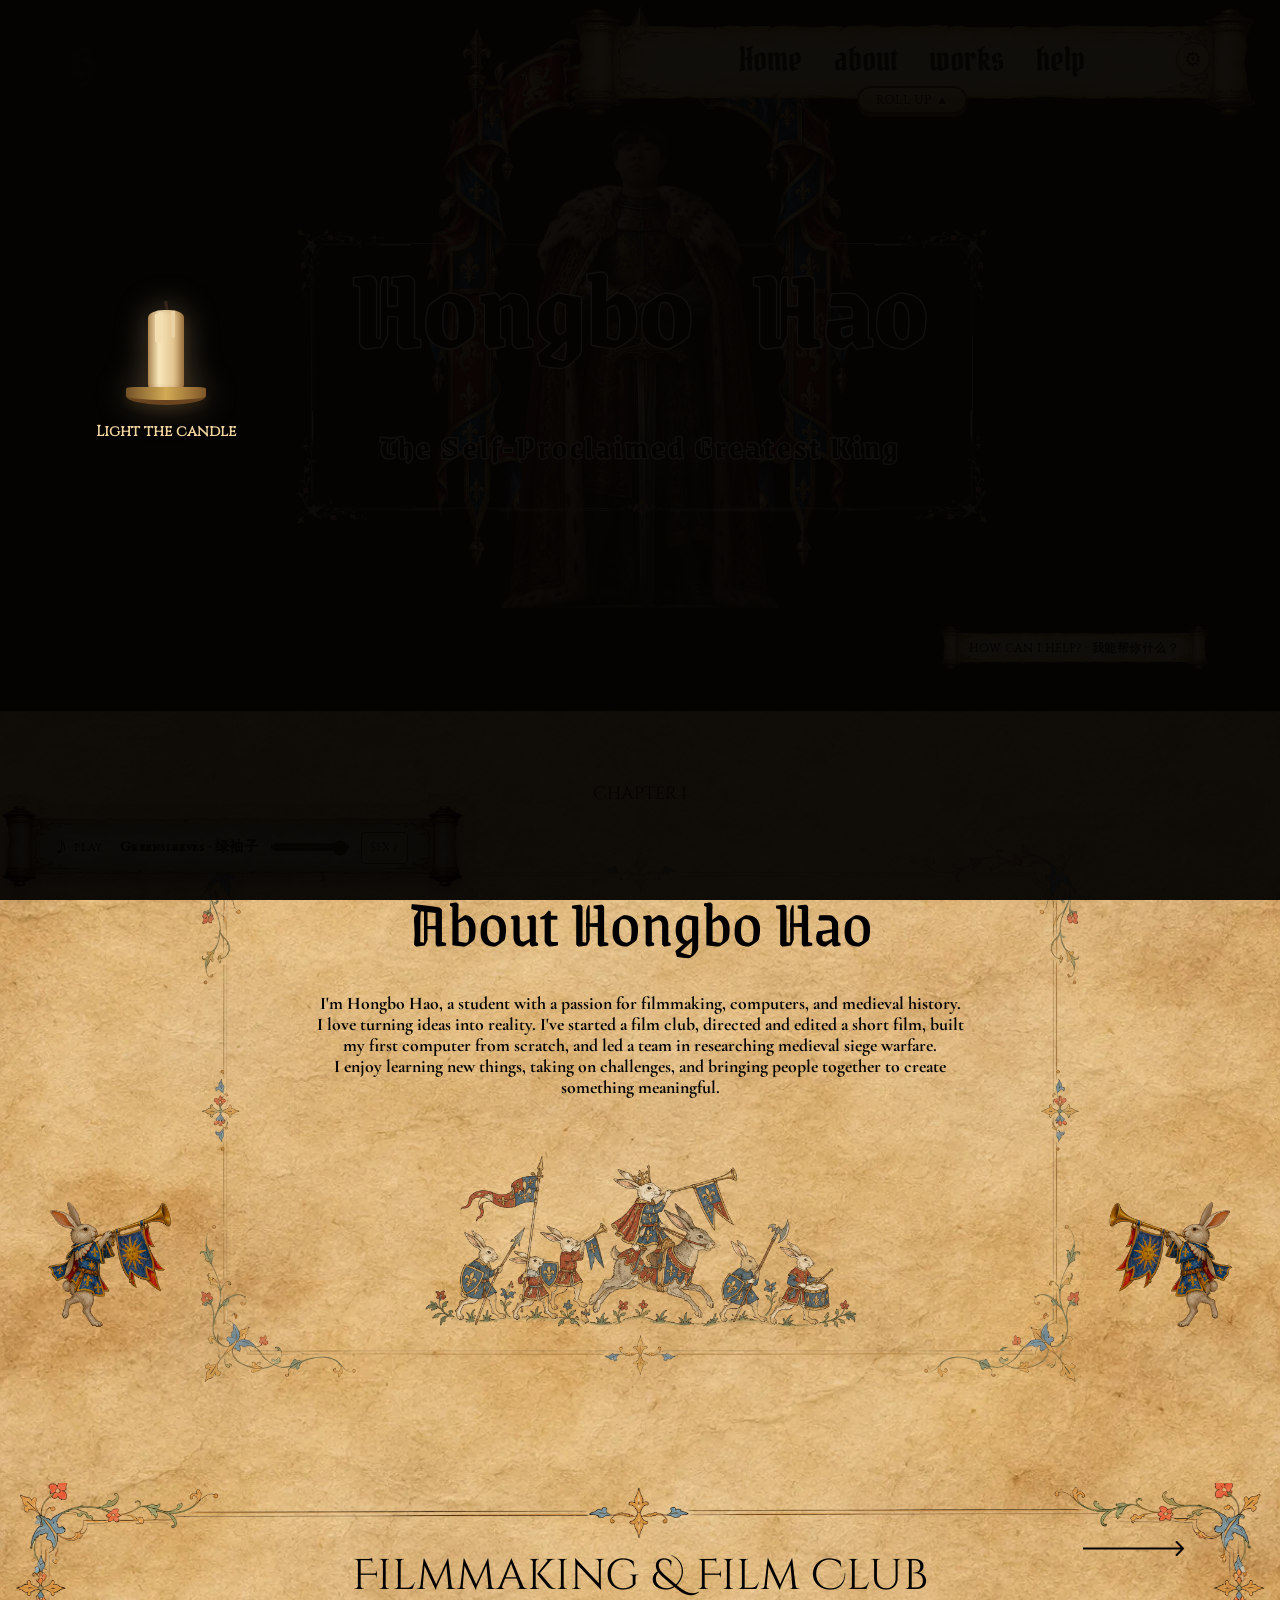
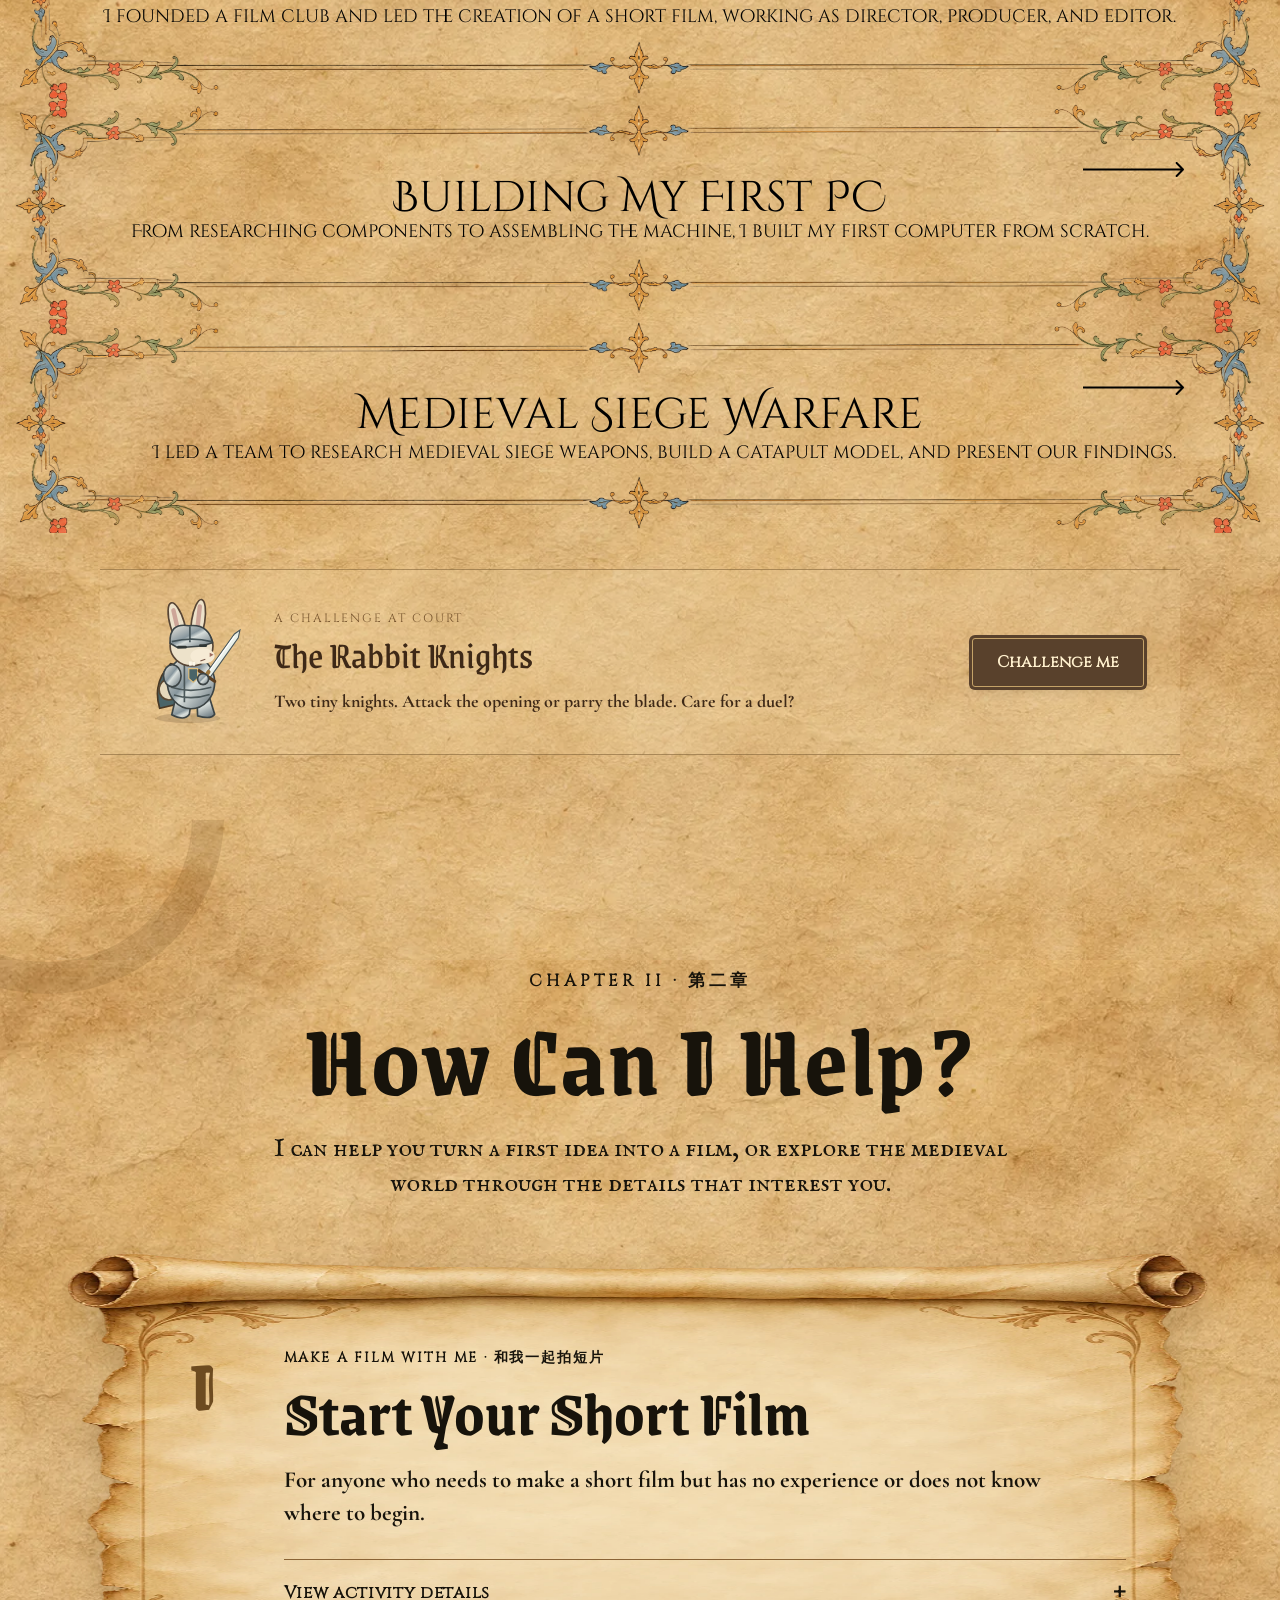
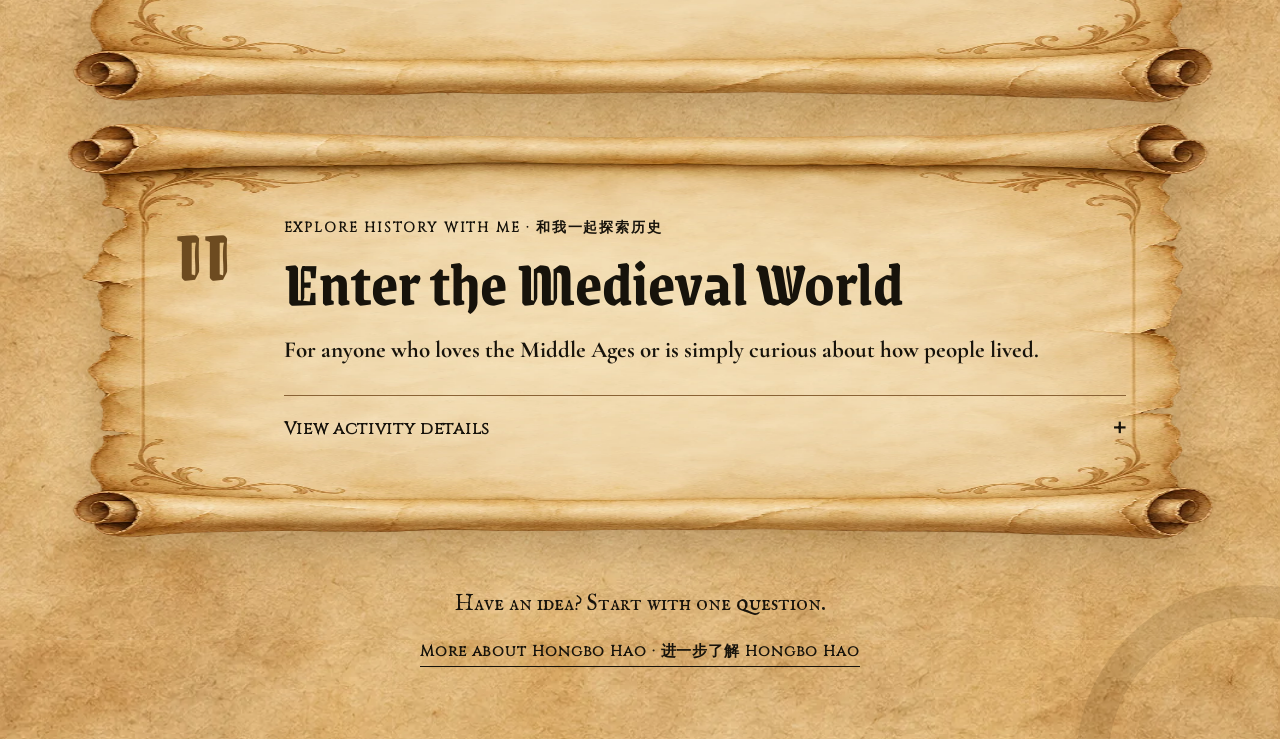
==== commit c7ea95c9: "Add paper candle and fencing sound effects" ====
--- a/index.html
+++ b/index.html
@@ -1,5 +1,5 @@
 <!doctype html>
-<html lang="en"><head><meta charset="utf-8"><meta name="viewport" content="width=device-width, initial-scale=1"><title>Hongbo Hao — Personal Portfolio</title><link rel="stylesheet" href="fonts.css"><link rel="stylesheet" href="styles.css?v=duel-2"><script src="app.js?v=duel-2" defer></script><link rel="icon" href="data:,"></head><body class="single-page-site"><a class="skip" href="#home">Skip to content</a><main id="home" class="page home"><div class="layer-1" data-node-id="25:194" data-name="Home">
+<html lang="en"><head><meta charset="utf-8"><meta name="viewport" content="width=device-width, initial-scale=1"><title>Hongbo Hao — Personal Portfolio</title><link rel="stylesheet" href="fonts.css"><link rel="stylesheet" href="styles.css?v=sfx-1"><script src="app.js?v=sfx-1" defer></script><link rel="icon" href="data:,"></head><body class="single-page-site"><a class="skip" href="#home">Skip to content</a><main id="home" class="page home"><div class="layer-1" data-node-id="25:194" data-name="Home">
       <div class="layer-2" data-node-id="35:6" data-name="太阳"></div>
       <div class="layer-3" data-node-id="35:9" data-name="image 15">
         <img alt="" class="layer-4" src="assets/c04c5.png" />
--- a/styles.css
+++ b/styles.css
@@ -1,4 +1,5 @@
 @import url('layers.css');
+@import url('sounds.css?v=sfx-1');
 @import url('duel.css?v=duel-2');
 @import url('candle.css?v=candle-4');
 :root{--parchment:#e9d9b8;--edge:#d2b88f;--ink:#17130b;--gold:#86632a}*{box-sizing:border-box}html{background:var(--edge);scroll-behavior:smooth}body{margin:0;color:var(--ink)}p,h1,h2{margin:0}a{color:inherit;text-decoration:none}button,input{font:inherit}button,a,label{touch-action:manipulation}a:focus-visible,button:focus-visible,input:focus-visible{outline:3px solid #5a3516;outline-offset:5px}button{cursor:pointer}img{user-select:none}.page{container-type:inline-size;position:relative;width:100%;max-width:1800px;margin:auto;overflow:hidden;height:55.555556vw;max-height:1000px}.page>div:first-child{height:100%;background:linear-gradient(var(--edge),var(--parchment) 50%,var(--edge))}.page.home>div:first-child{background:linear-gradient(var(--parchment),var(--edge))}.page.film{height:104.166667vw;max-height:1875px}nav{position:absolute;z-index:3;display:flex;gap:2.8cqw;top:3.61cqw;right:7.1cqw;font:3.333333cqw 'Pirata One',serif;line-height:1.15}nav a:hover{text-decoration:underline;text-underline-offset:6px}.monogram{position:absolute;z-index:3;left:5.55cqw;top:2.77cqw;font:700 3.333333cqw 'UnifrakturCook',serif}.works nav{top:.97cqw}.works .monogram{top:.55cqw;left:3.47cqw}.home h1,.home [data-node-id="25:198"]{-webkit-text-stroke:.22cqw #fff;paint-order:stroke fill}.home [data-node-id="25:199"]{z-index:4}.home [data-node-id="25:199"]:hover{text-decoration:underline}.home-help-link{position:absolute;z-index:5;right:5.5cqw;bottom:3.1cqw;padding:.75cqw 1.1cqw;border:1px solid #5a3516;background:#ead8b2e8;font:700 clamp(11px,.9cqw,16px)/1.2 'Cinzel',serif;letter-spacing:.05em;box-shadow:0 6px 18px #56391220}.home-help-link:hover{background:#f2e4c6;text-decoration:underline;text-underline-offset:4px}.work-link{position:absolute;z-index:3;left:1%;width:98%;height:17.014cqw;border:0;background:transparent}.work-link:hover{background:#fff1}.work-one{top:4.792cqw}.work-two{top:21.806cqw}.work-three{top:38.819cqw}.works [data-node-id="25:259"] img,.works [data-node-id="25:260"] img,.works [data-node-id="25:261"] img{width:auto;height:auto;max-width:none;transform:scale(calc(100 / 1440));transform-origin:left center}
